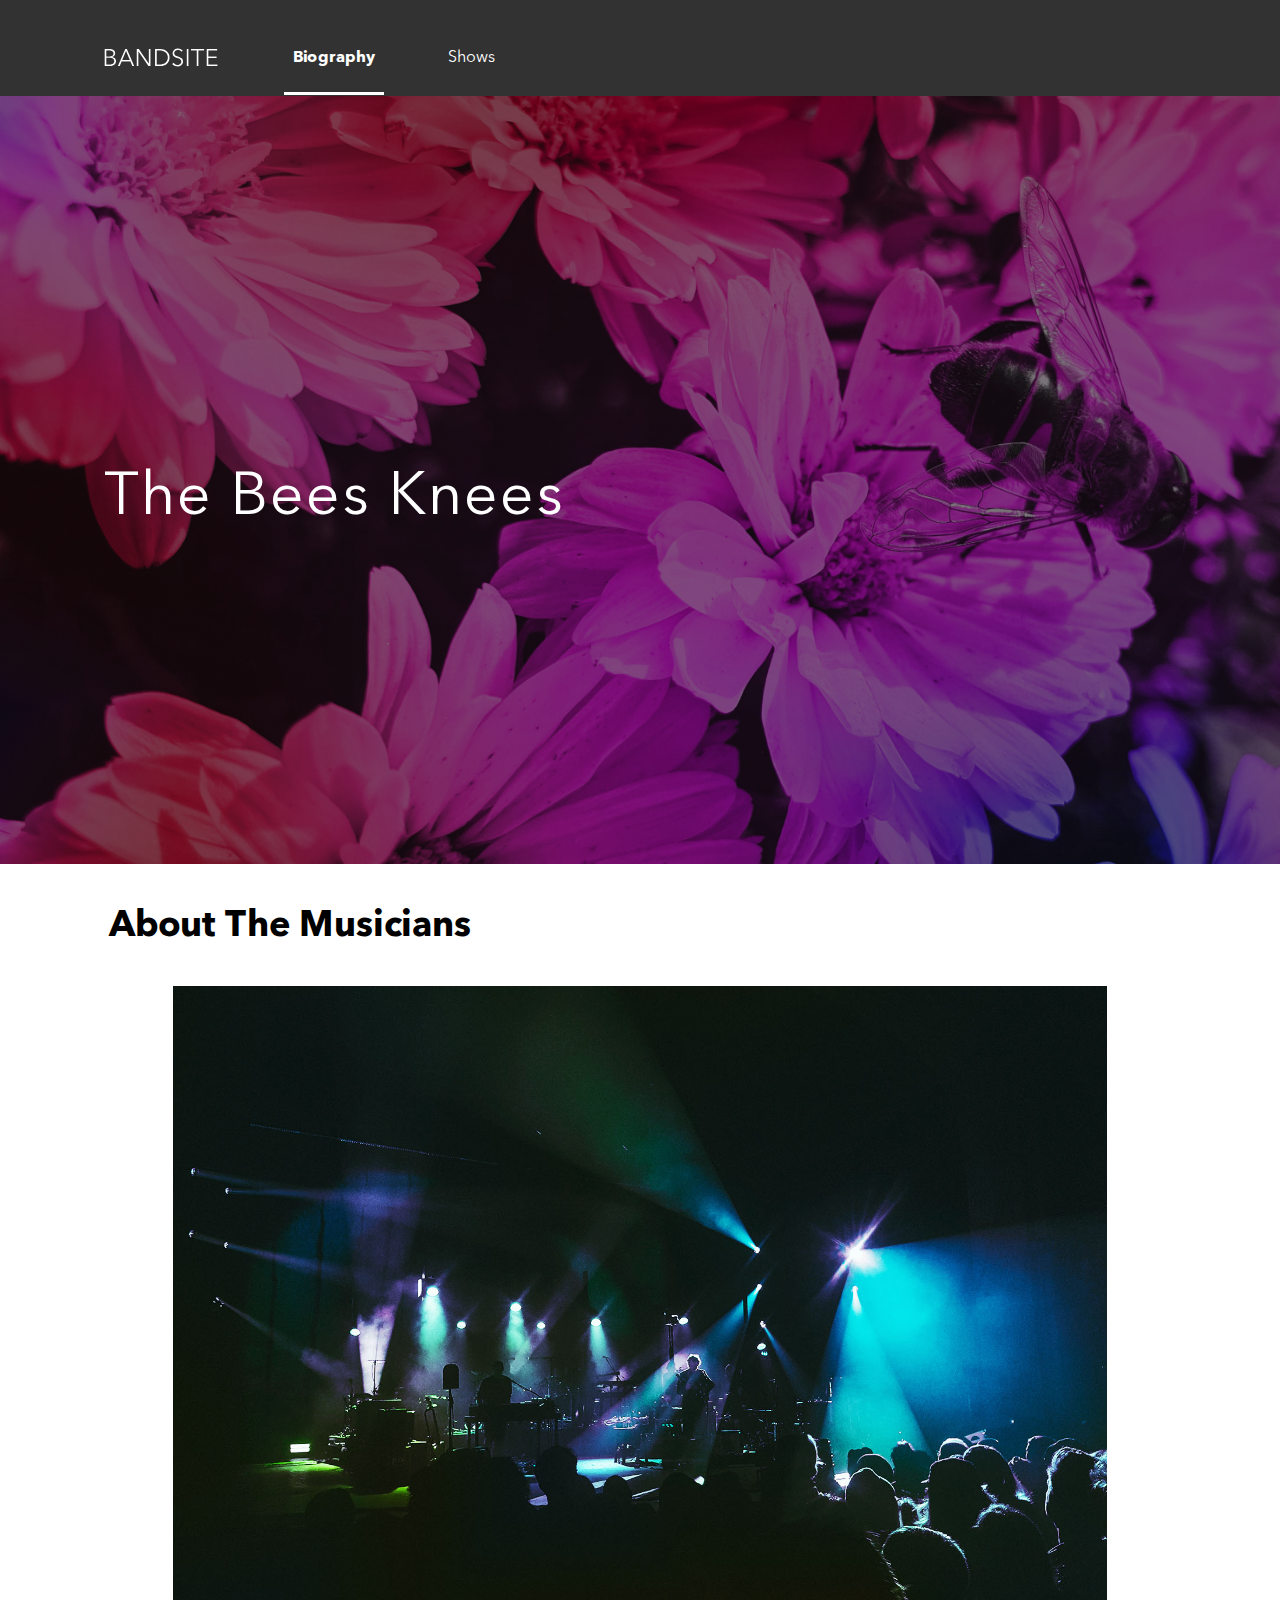
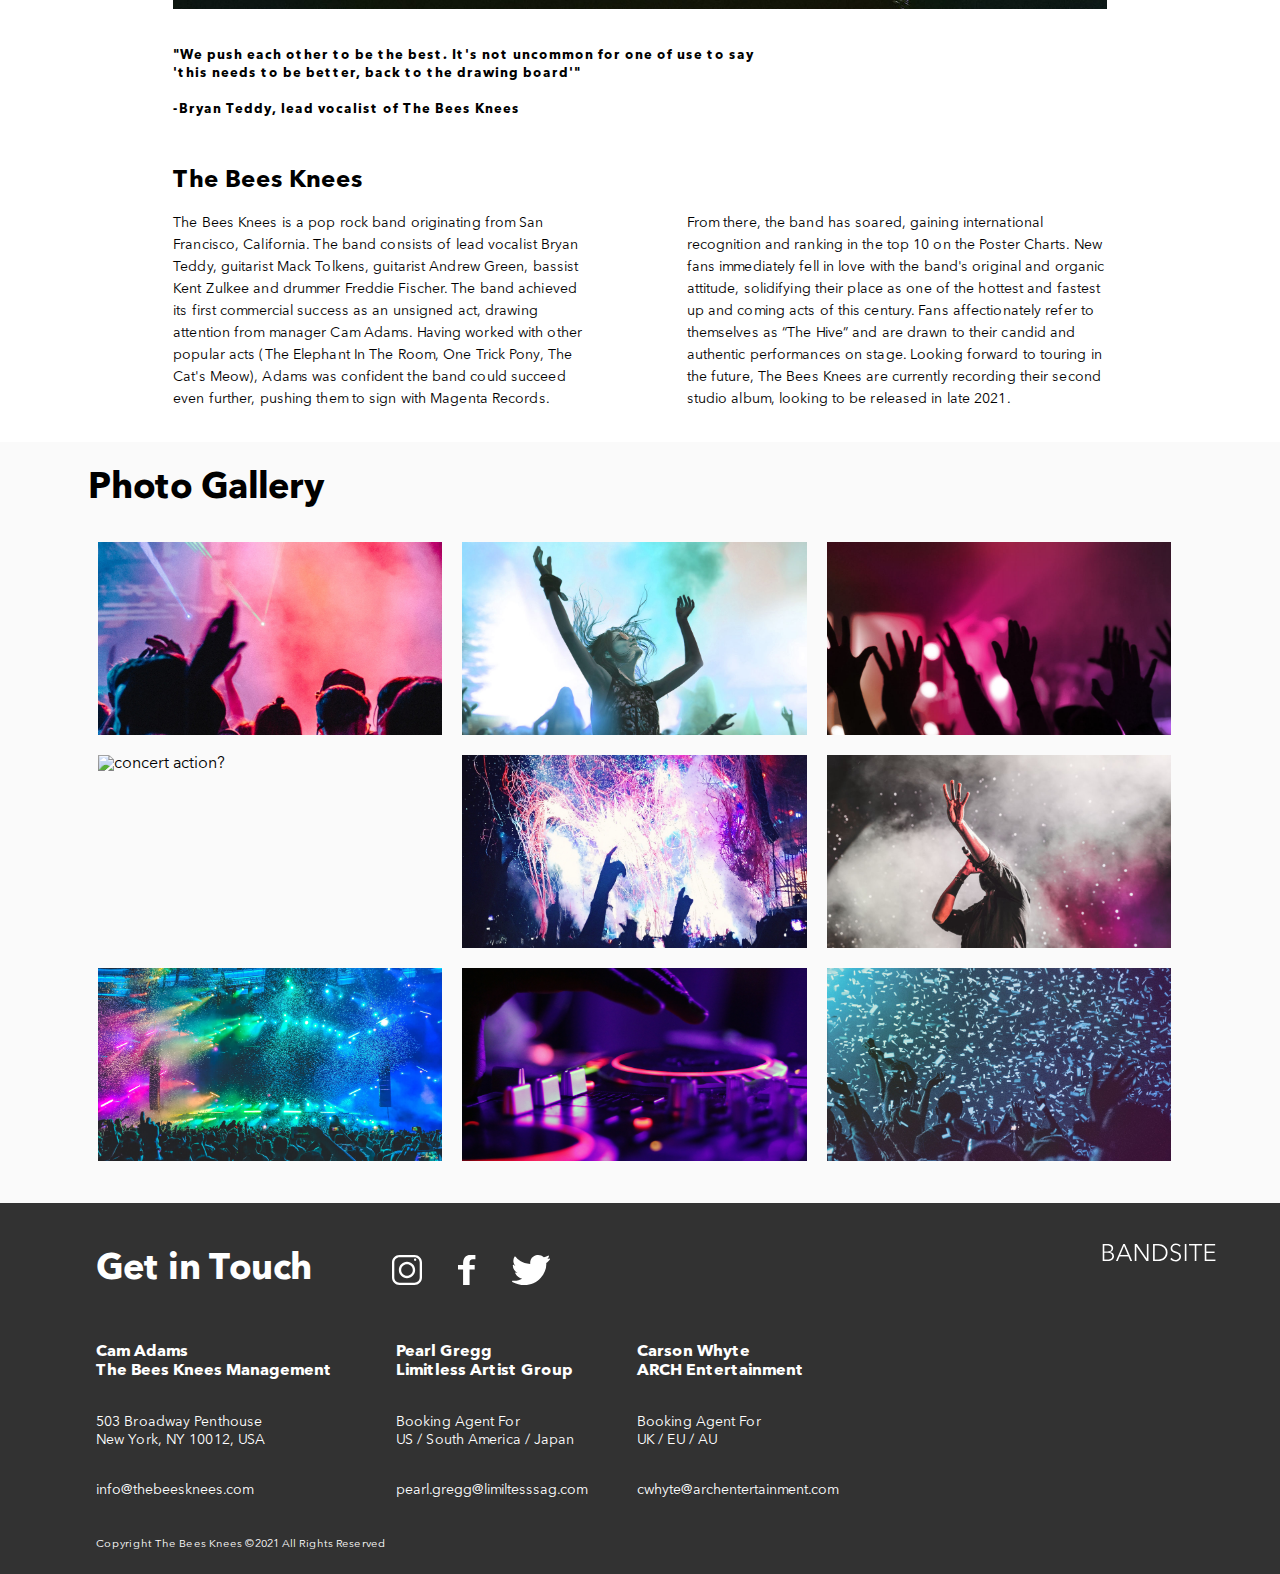
==== index.html @ d97e3ee4 "sprint-1" ====
<!DOCTYPE html>
<html lang="en">
  <head>
    <meta charset="UTF-8" />
    <meta http-equiv="X-UA-Compatible" content="IE=edge" />
    <meta name="viewport" content="width=device-width, initial-scale=1.0" />

    <link rel="stylesheet" href="./styles/bio.css" />
    <title>Band Site</title>
  </head>

  <body>
    <header>
      <nav class="nav">
        <a class="nav__header" href="./index.html">
          <img
            src="./assets/logos/Logo-bandsite.svg"
            alt="bandsite header logo"
        /></a>
        <ul class="nav__list">
          <li class="nav__item">
            <a class="nav__link nav__link--bio" href="./index.html"
              >Biography</a
            >
          </li>
          <li class="nav__item">
            <a class="nav__link nav__link--show" href="./pages/shows.html"
              >Shows</a
            >
          </li>
        </ul>
      </nav>
    </header>

    <main>
      <section class="hero">
        <h1 class="hero__header">The Bees Knees</h1>
      </section>

      <section class="about">
        <h2 class="about__header">About The Musicians</h2>
        <div class="about__container">
          <div class="about__img__container">
            <img
              class="about__img"
              src="./assets/images/band.jpg"
              alt="concert"
            />
          </div>
          <p class="about__quote">
            "We push each other to be the best. It's not uncommon for one of use
            to say 'this needs to be better, back to the drawing board'"<br /><br />-Bryan
            Teddy, lead vocalist of The Bees Knees
          </p>
          <h3 class="about__name">The Bees Knees</h3>
          <div class="about__container">
            <p class="about__article article__left">
              The Bees Knees is a pop rock band originating from San Francisco,
              California. The band consists of lead vocalist Bryan Teddy,
              guitarist Mack Tolkens, guitarist Andrew Green, bassist Kent
              Zulkee and drummer Freddie Fischer. The band achieved its first
              commercial success as an unsigned act, drawing attention from
              manager Cam Adams. Having worked with other popular acts (The
              Elephant In The Room, One Trick Pony, The Cat's Meow), Adams was
              confident the band could succeed even further, pushing them to
              sign with Magenta Records.
            </p>
            <p class="about__article article__right">
              From there, the band has soared, gaining international recognition
              and ranking in the top 10 on the Poster Charts. New fans
              immediately fell in love with the band's original and organic
              attitude, solidifying their place as one of the hottest and
              fastest up and coming acts of this century. Fans affectionately
              refer to themselves as “The Hive” and are drawn to their candid
              and authentic performances on stage. Looking forward to touring in
              the future, The Bees Knees are currently recording their second
              studio album, looking to be released in late 2021.
            </p>
          </div>
        </div>
      </section>

      <section class="gallery">
        <h2 class="gallery__header">Photo Gallery</h2>
        <div class="gallery__img__container">
          <img
            class="gallery__img"
            src="./assets/images/Photo-gallery-1.jpg"
            alt="concert action?"
          />
          <img
            class="gallery__img"
            src="./assets/images/Photo-gallery-2.jpg"
            alt="concert action?"
          />
          <img
            class="gallery__img"
            src="./assets/images/Photo-gallery-3.jpg"
            alt="concert action?"
          />
          <img
            class="gallery__img"
            src="./Assets/Images/Photo-gallery-4.jpg"
            alt="concert action?"
          />
          <img
            class="gallery__img"
            src="./assets/images/Photo-gallery-5.jpg"
            alt="concert action?"
          />
          <img
            class="gallery__img"
            src="./assets/images/Photo-gallery-6.jpg"
            alt="concert action?"
          />
          <img
            class="gallery__img"
            src="./assets/images/Photo-gallery-7.jpg"
            alt="concert action?"
          />
          <img
            class="gallery__img"
            src="./assets/images/Photo-gallery-8.jpg"
            alt="concert action?"
          />
          <img
            class="gallery__img"
            src="./assets/images/Photo-gallery-9.jpg"
            alt="concert action?"
          />
        </div>
      </section>

      <footer class="footer">
        <div class="footer__nav__container">
          <h2 class="footer__header">Get in Touch</h2>
          <nav class="footer__nav">
            <a class="footer__nav__link" href="https://www.instagram.com"
              ><img
                class="footer__icon"
                src="./assets/icons/SVG/Icon-instagram.svg"
                alt="this icon is a link to Instagram"
            /></a>
            <a class="footer__nav__link" href="https://www.facebook.com"
              ><img
                class="footer__icon"
                src="./assets/icons/SVG/Icon-facebook.svg"
                alt="this icon is a link to Facebook"
            /></a>
            <a class="footer__nav__link" href="https://www.twitter.com"
              ><img
                class="footer__icon"
                src="./assets/icons/SVG/Icon-twitter.svg"
                alt="this icon is a link to Twitter"
            /></a>
          </nav>
          <div class="footer__logo__container">
            <a class="footer__logo__top" href=""
              ><img
                src="./assets/logos/Logo-bandsite.svg"
                alt="this is a logo for the Bandsite"
            /></a>
          </div>
        </div>
        <section class="footer__section">
          <div class="footer__section__container">
            <h3>Cam Adams <br />The Bees Knees Management</h3>
            <p class="footer__section__para">
              503 Broadway Penthouse <br />
              New York, NY 10012, USA
            </p>
            <a class="footer__email" href="info@thebeesknees.com"
              >info@thebeesknees.com</a
            >
          </div>
          <div class="footer__section__container">
            <h3>Pearl Gregg <br />Limitless Artist Group</h3>
            <p class="footer__section__para">
              Booking Agent For <br />
              US / South America / Japan
            </p>
            <a class="footer__email" href="pearl.gregg@limiltesssag.com"
              >pearl.gregg@limiltesssag.com</a
            >
          </div>
          <div class="footer__section__container">
            <h3>Carson Whyte<br />ARCH Entertainment</h3>
            <p class="footer__section__para">
              Booking Agent For <br />
              UK / EU / AU
            </p>
            <a class="footer__email" href="cwhyte@archentertainment.com"
              >cwhyte@archentertainment.com</a
            >
          </div>
        </section>
        <section class="footer__copyright">
          <a class="footer__logo__bottom" href=""
            ><img
              src="./assets/logos/Logo-bandsite.svg"
              alt="this is a logo for the Bandsite"
          /></a>
          <p class="footer__copyright__p">
            Copyright The Bees Knees ©2021 All Rights Reserved
          </p>
        </section>
      </footer>
    </main>
  </body>
</html>
---- styles/bio.css ----
@font-face {
  font-family: "AvenirNext LT Pro";
  src: url("../assets/font/AvenirNextLTPro-Demi.woff2") format("woff2"), url("../assets/font/AvenirNextLTPro-Demi.woff") format("woff"), url("../assets/font/AvenirNextLTPro-Demi.ttf") format("truetype");
  font-weight: bold;
  font-style: normal;
  font-display: swap;
}
@font-face {
  font-family: "AvenirNext LT Pro";
  src: url("../assets/font/AvenirNextLTPro-Bold.woff2") format("woff2"), url("../assets/font/AvenirNextLTPro-Bold.woff") format("woff"), url("../assets/font/AvenirNextLTPro-Bold.ttf") format("truetype");
  font-weight: bold;
  font-style: normal;
  font-display: swap;
}
@font-face {
  font-family: "AvenirNext LT Pro";
  src: url("../assets/font/AvenirNextLTPro-Regular.woff2") format("woff2"), url("../assets/font/AvenirNextLTPro-Regular.woff") format("woff"), url("../assets/font/AvenirNextLTPro-Regular.ttf") format("truetype");
  font-weight: normal;
  font-style: normal;
  font-display: swap;
}
* {
  box-sizing: border-box;
  margin: 0;
  padding: 0;
  font-size: 16px;
  font-family: "AvenirNext LT Pro";
}

h2 {
  padding: 1.25rem 0rem;
  font-size: 1.5rem;
  line-height: 1.375rem;
  font-weight: 600;
}
@media (min-width: 768px) {
  h2 {
    font-size: 2.25rem;
    padding-top: 1.25rem;
    padding-bottom: 2rem;
  }
}
@media (min-width: 1200px) {
  h2 {
    padding-top: 2.25rem;
  }
}
@media (min-width: 768px) {
  h2.about__header {
    margin-left: -4rem;
    margin-bottom: 1rem;
  }
}
@media (min-width: 1200px) {
  h2.about__header {
    margin-left: -4rem;
    margin-top: 1rem;
    margin-bottom: 1rem;
  }
}

.nav {
  background-color: #323232;
  display: flex;
  flex-direction: column;
  color: #ffffff;
  align-items: center;
  width: 100%;
  height: 6rem;
}
@media (min-width: 768px) {
  .nav {
    flex-direction: row;
  }
}
.nav__header {
  display: flex;
  max-width: 120px;
  margin: 0 auto;
  padding-top: 1.125rem;
}
@media (min-width: 768px) {
  .nav__header {
    padding-left: 2.5rem;
    margin-right: 6.25rem;
  }
}
@media (min-width: 1200px) {
  .nav__header {
    margin-left: 4rem;
  }
}
.nav__list {
  display: flex;
  width: 100%;
  text-align: center;
  padding: 0;
}
.nav__item {
  width: 50%;
}
.nav__link {
  font-size: 1rem;
  display: flex;
  justify-content: center;
  align-items: center;
  padding: 0.625rem 2.5rem;
}

.nav__link--bio {
  padding-bottom: 0.375rem;
  border-bottom: 3px solid #ffffff;
  font-weight: 600;
}
@media (min-width: 768px) {
  .nav__link--bio {
    padding-bottom: 1.5rem;
    margin-bottom: -1.5rem;
  }
}

@media (min-width: 768px) {
  .nav__link--show {
    margin: 0rem 3rem;
  }
}

.nav__list li {
  list-style-type: none;
  color: inherit;
  width: 50%;
  padding-top: 1.25rem;
}
@media (min-width: 768px) {
  .nav__list li {
    width: 10%;
  }
}

li a {
  text-decoration: none;
  color: #ffffff;
}

.hero {
  background: linear-gradient(rgba(0, 0, 0, 0.5), rgba(0, 0, 0, 0.5)), url("../assets/images/hero-bio.jpg");
  width: 100%;
  background-size: cover;
  background-position: cover;
  height: 60vw;
  position: relative;
}
.hero__header {
  display: flex;
  color: #ffffff;
  position: absolute;
  top: 48%;
  padding-left: 1.25rem;
  font-size: 1.5rem;
  font-weight: normal;
  line-height: 4.25rem;
  letter-spacing: 0.125rem;
}
@media (min-width: 550px) {
  .hero__header {
    font-size: 2.25rem;
  }
}
@media (min-width: 768px) {
  .hero__header {
    font-size: 3.75rem;
    padding-left: 2.5rem;
    margin-left: 1rem;
  }
}
@media (min-width: 1200px) {
  .hero__header {
    margin-left: 4rem;
  }
}

p {
  font-size: 0.875rem;
  line-height: 1.125rem;
  letter-spacing: 0.1px;
}

.about,
.gallery {
  padding: 0rem 1rem 0rem 1rem;
}
@media (min-width: 768px) {
  .about,
.gallery {
    padding: 3rem 2rem 3rem 2rem;
  }
}
@media (min-width: 1200px) {
  .about,
.gallery {
    padding: 0rem 1rem 0rem 1rem;
  }
}

@media (min-width: 768px) {
  .about {
    margin: 0rem 4rem;
  }
}
@media (min-width: 1200px) {
  .about {
    padding-left: 6.825rem;
    padding-right: 6.825rem;
  }
}
@media (min-width: 768px) {
  .about__container {
    padding: 1rem 3rem 2rem 3rem;
  }
}
@media (min-width: 1200px) {
  .about__container {
    padding: 1rem 4rem 2rem 4rem;
  }
}
.about__img {
  width: 100%;
  background-size: cover;
  background-position: center;
}
@media (min-width: 768px) {
  .about__container {
    display: flex;
    flex-direction: row;
    flex-wrap: wrap;
    justify-content: space-between;
    padding: 0rem;
  }
}
.about__quote {
  padding: 1rem 0rem;
  font-weight: 600;
  letter-spacing: 1px;
  font-size: 0.8125rem;
  line-height: 1.125rem;
}
@media (min-width: 768px) {
  .about__quote {
    padding-bottom: 2rem;
  }
}
@media (min-width: 1200px) {
  .about__quote {
    margin-top: 1rem;
    margin-right: 22rem;
  }
}
.about__name {
  font-weight: 700;
}
@media (min-width: 550px) {
  .about__name {
    padding-top: 1rem;
  }
}
@media (min-width: 768px) {
  .about__name {
    font-size: 1.5rem;
  }
}
@media (min-width: 1200px) {
  .about__name {
    margin-top: 0rem;
  }
}
.about__article {
  padding: 1rem 0rem;
}
@media (min-width: 1200px) {
  .about__article {
    display: flex;
    width: 45%;
    justify-content: space-between;
    flex-direction: row;
    flex-wrap: wrap;
  }
}

@media (min-width: 768px) {
  .article-left {
    padding-left: 1rem;
  }
}

@media (min-width: 768px) {
  .article-right {
    padding-right: 1rem;
  }
}

@media (min-width: 768px) {
  .article__left,
.article__right {
    width: 45%;
    font-size: 0.875rem;
    line-height: 1.375rem;
  }
}

.gallery {
  background-color: #fafafa;
}
@media (min-width: 768px) {
  .gallery {
    padding-bottom: 2rem;
    padding-right: 2rem;
  }
}
@media (min-width: 1200px) {
  .gallery {
    padding-left: 5.5rem;
    padding-right: 5.5rem;
    margin-top: 1rem;
  }
}
@media (min-width: 768px) {
  .gallery__img__container {
    display: flex;
    flex-wrap: wrap;
  }
}
.gallery__img {
  width: 100%;
  background-size: cover;
  background-position: cover;
  padding-bottom: 1rem;
}
@media (min-width: 768px) {
  .gallery__img {
    width: 33%;
    padding: 0.625rem;
  }
}

.footer {
  background-color: #323232;
  color: #ffffff;
  display: flex;
  justify-content: flex-start;
  flex-direction: column;
  font-size: 0.8125rem;
  padding-top: 1.25rem;
}
@media (min-width: 768px) {
  .footer {
    padding-left: 1.5rem;
    padding-right: 1.5rem;
  }
}
@media (min-width: 768px) {
  .footer {
    padding-left: 3rem;
  }
}
@media (min-width: 1200px) {
  .footer {
    padding-left: 6rem;
  }
}
.footer h3 {
  padding-top: 1.25rem;
  padding-right: 6rem;
}
@media (min-width: 768px) {
  .footer h3 {
    margin-right: 1.5rem;
    padding-right: 0rem;
    padding-bottom: 1rem;
  }
}
@media (min-width: 1200px) {
  .footer h3 {
    padding-right: 2.5rem;
  }
}
.footer a {
  font-size: 0.875rem;
}
@media (min-width: 768px) {
  .footer a {
    padding-right: 1rem;
  }
}
.footer__header {
  padding-left: 1.25rem;
  padding-bottom: 0rem;
}
@media (min-width: 768px) {
  .footer__header {
    padding-left: 0rem;
  }
}
.footer__nav {
  padding: 1rem 1.25rem;
}
@media (min-width: 768px) {
  .footer__nav {
    padding-left: 1.5rem;
  }
}
@media (min-width: 1200px) {
  .footer__nav {
    padding-left: 4rem;
  }
}
@media (min-width: 768px) {
  .footer__nav__container {
    display: flex;
  }
}
.footer__logo__container {
  position: absolute;
  right: 0;
}
.footer__logo__top {
  display: none;
}
@media (min-width: 768px) {
  .footer__logo__top {
    display: block;
    padding-top: 1.25rem;
    margin-right: 3rem;
  }
}
@media (min-width: 1200px) {
  .footer__logo__top {
    padding-right: 3.5rem;
  }
}
.footer__nav__link {
  padding-right: 1.25rem;
}
.footer__icon {
  height: 1.875rem;
}
@media (min-width: 768px) {
  .footer__icon {
    padding-left: 1.25rem;
  }
}
@media (min-width: 1200px) {
  .footer__icon {
    padding-left: 1rem;
    margin-top: 1rem;
  }
}
.footer__section {
  display: flex;
  flex-direction: row;
  flex-wrap: wrap;
  justify-content: space-between;
  padding: 1rem 1.25rem;
}
@media (min-width: 467px) {
  .footer__section {
    flex-direction: column;
  }
}
@media (min-width: 768px) {
  .footer__section {
    flex-direction: row;
    padding-left: 0rem;
    padding-right: 0rem;
  }
}
@media (min-width: 1200px) {
  .footer__section {
    justify-content: flex-start;
    margin-right: 0rem;
  }
}
.footer__section__para {
  padding: 1rem 0rem;
}
@media (min-width: 768px) {
  .footer__section__para {
    padding-bottom: 2rem;
    padding-right: 1rem;
  }
}
.footer__email {
  color: #ffffff;
  text-decoration: none;
}
.footer__copyright {
  padding-left: 1.25rem;
  padding-bottom: 1.25rem;
}
@media (min-width: 768px) {
  .footer__logo__bottom {
    display: none;
  }
}
.footer__copyright__p {
  font-size: 0.6875rem;
  padding-top: 1.25rem;
}
@media (min-width: 768px) {
  .footer__copyright__p {
    margin-left: -1.25rem;
  }
}/*# sourceMappingURL=bio.css.map */
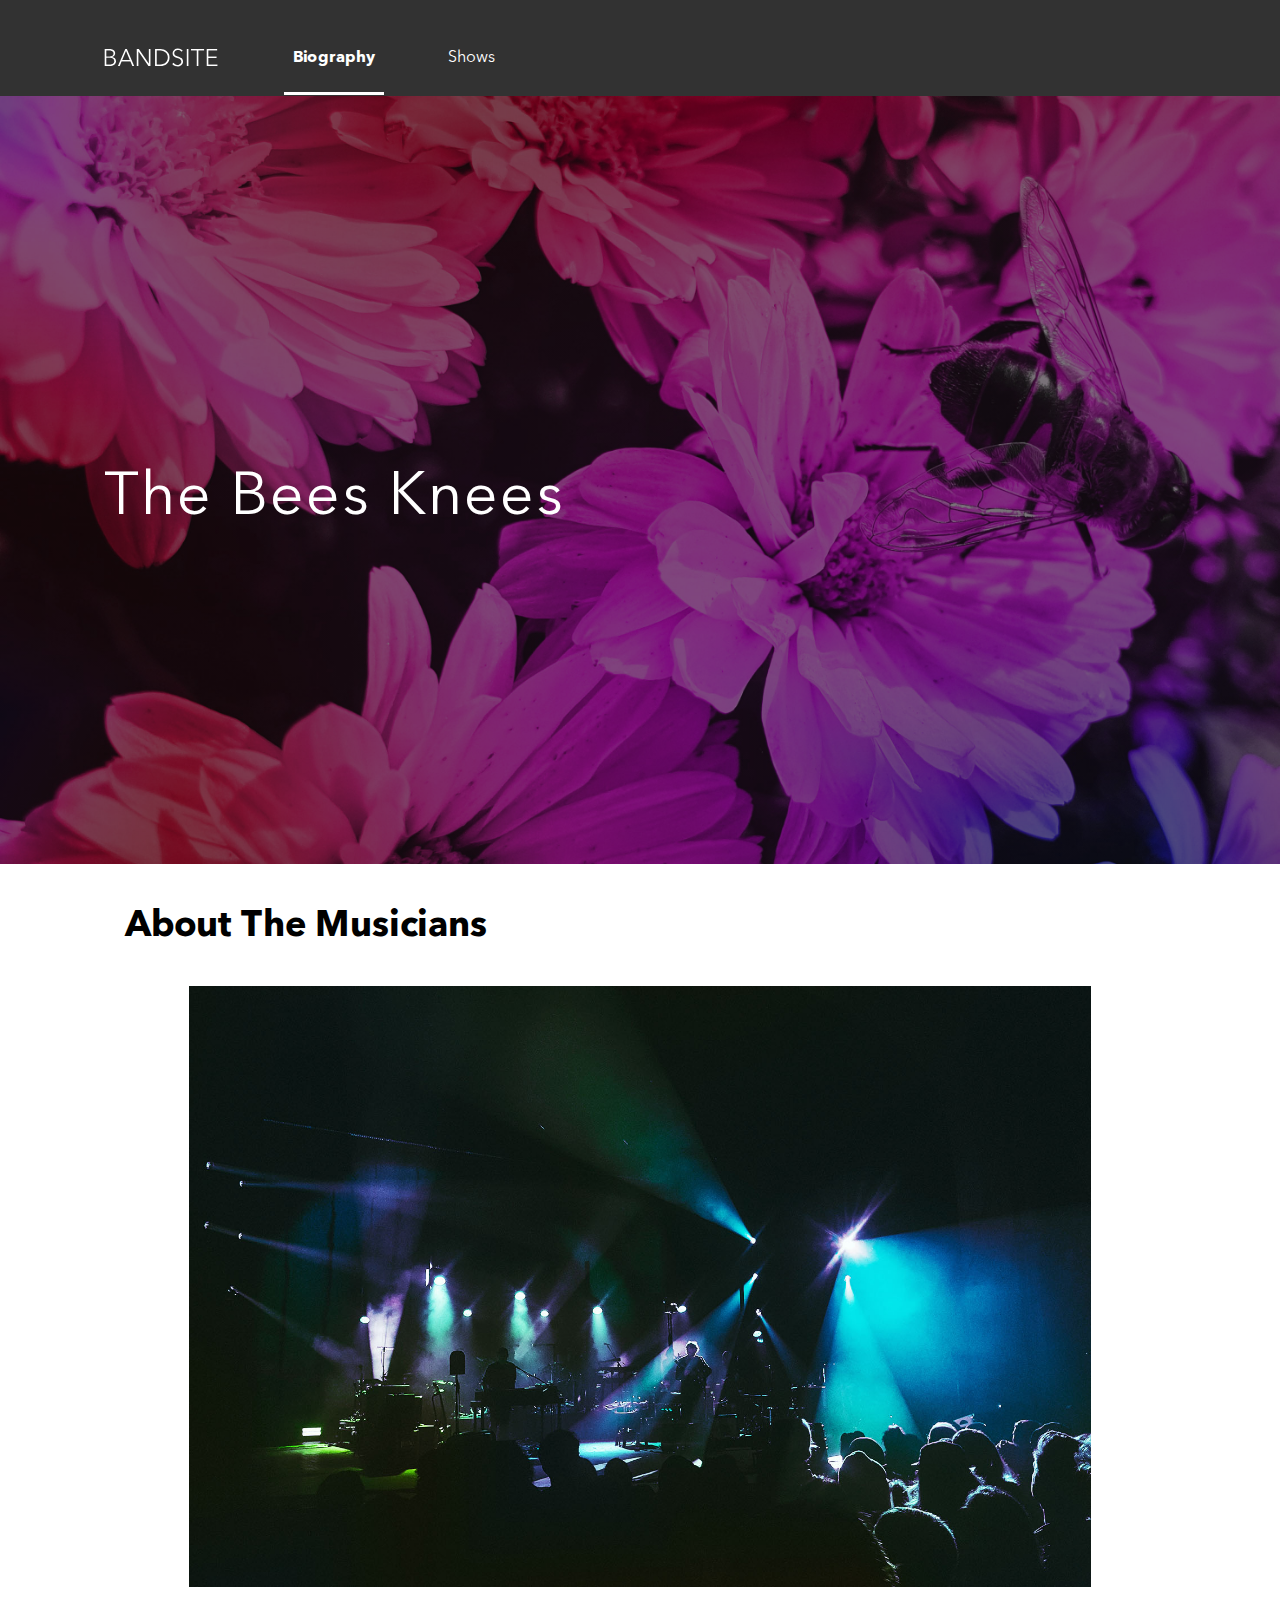
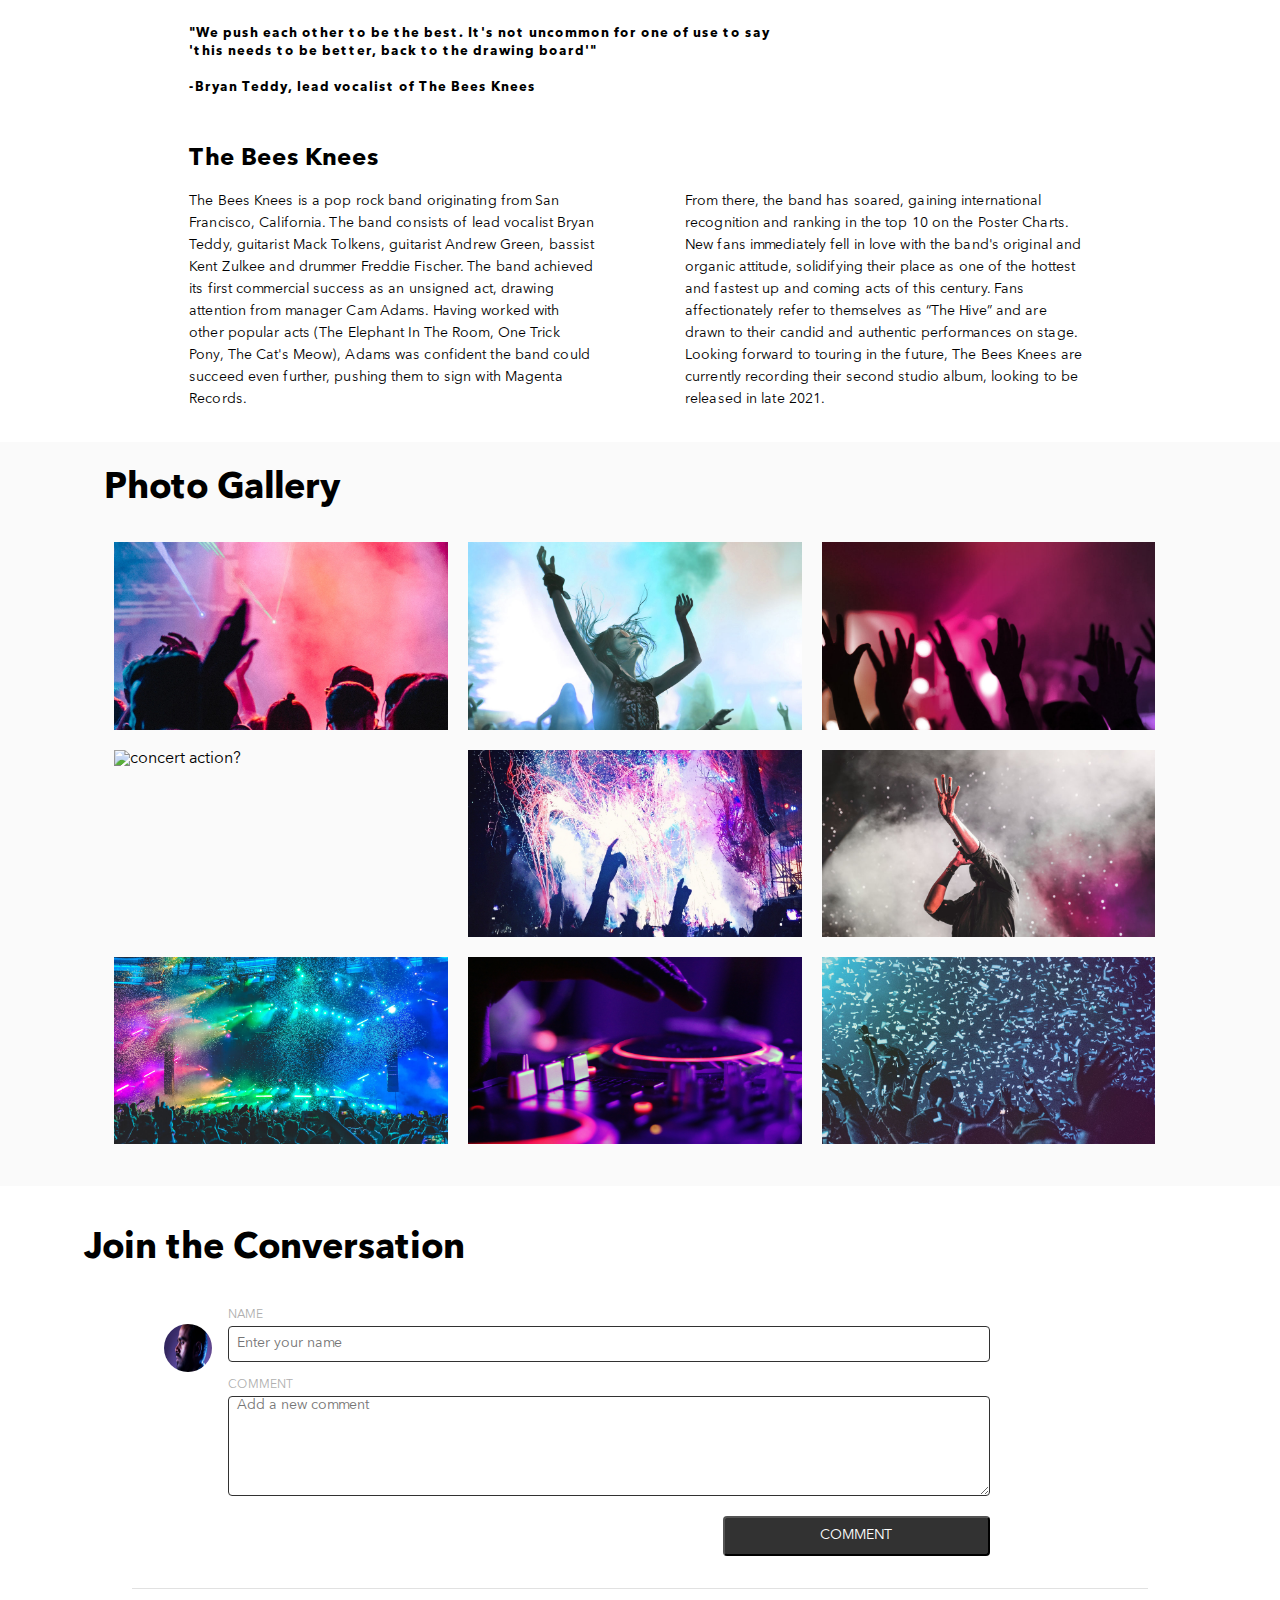
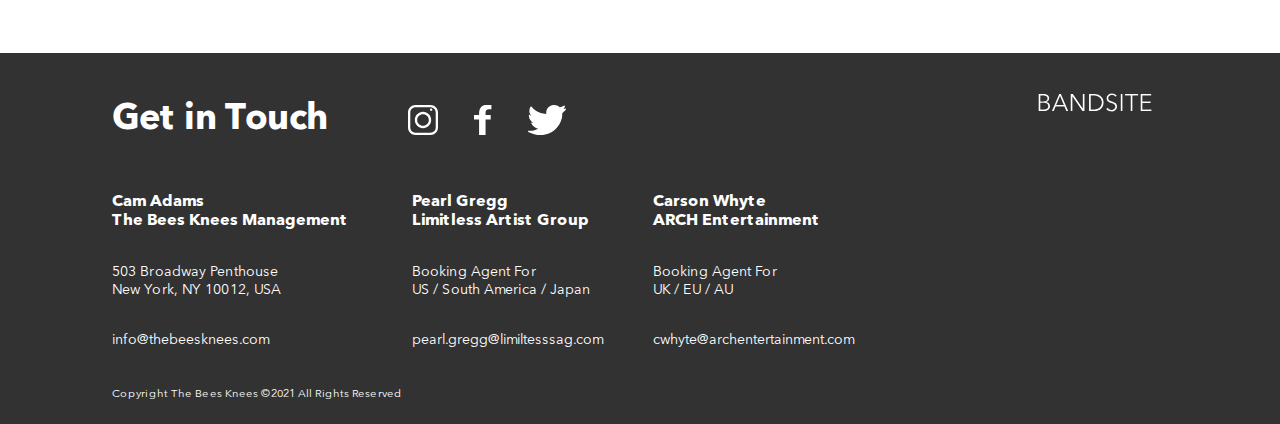
==== commit b8ff01d4: "sprint-2" ====
--- a/index.html
+++ b/index.html
@@ -130,6 +130,39 @@
           />
         </div>
       </section>
+      <section class="comment">
+        <h2 class="comment__header">Join the Conversation</h2>
+        <div class="comment__container form__container">
+          <img
+            class="comment__img"
+            src="./assets/images/Mohan-muruge.jpg"
+            alt="this is a picture of Mohan Muruge"
+          />
+          <form class="comment__form" id="form">
+            <label class="comment__form__header"
+              >NAME
+              <input
+                class="comment__input"
+                type="text"
+                name="name"
+                placeholder="  Enter your name"
+              />
+            </label>
+            <label class="comment__form__header">
+              COMMENT
+              <textarea
+                class="comment__textarea"
+                type="text"
+                name="comment__textarea"
+                placeholder="  Add a new comment"
+              ></textarea>
+            </label>
+            <button class="comment__button" type="submit">COMMENT</button>
+          </form>
+        </div>
+
+        <section class="comment__section"></section>
+      </section>
 
       <footer class="footer">
         <div class="footer__nav__container">
--- a/styles/bio.css
+++ b/styles/bio.css
@@ -211,16 +211,12 @@
   .about {
     padding-left: 6.825rem;
     padding-right: 6.825rem;
+    margin: 0rem 5rem;
   }
 }
 @media (min-width: 768px) {
   .about__container {
     padding: 1rem 3rem 2rem 3rem;
-  }
-}
-@media (min-width: 1200px) {
-  .about__container {
-    padding: 1rem 4rem 2rem 4rem;
   }
 }
 .about__img {
@@ -252,7 +248,7 @@
 @media (min-width: 1200px) {
   .about__quote {
     margin-top: 1rem;
-    margin-right: 22rem;
+    margin-right: 18rem;
   }
 }
 .about__name {
@@ -318,8 +314,8 @@
 }
 @media (min-width: 1200px) {
   .gallery {
-    padding-left: 5.5rem;
-    padding-right: 5.5rem;
+    padding-left: 6.5rem;
+    padding-right: 6.5rem;
     margin-top: 1rem;
   }
 }
@@ -340,6 +336,149 @@
     width: 33%;
     padding: 0.625rem;
   }
+}
+
+.comment {
+  padding: 0.75rem;
+}
+@media (min-width: 1200px) {
+  .comment {
+    padding: 0rem 5.25rem;
+  }
+}
+
+.comment__header {
+  padding-left: 0.25rem;
+  padding-bottom: 0.125rem;
+}
+@media (min-width: 550px) {
+  .comment__header {
+    padding-bottom: 1rem;
+  }
+}
+@media (min-width: 768px) {
+  .comment__header {
+    padding-left: 1rem;
+  }
+}
+@media (min-width: 1200px) {
+  .comment__header {
+    padding-left: 0rem;
+  }
+}
+
+.comment__form {
+  display: flex;
+  flex-direction: column;
+  justify-content: flex-start;
+  width: 80%;
+}
+
+.comment__form__header {
+  color: #afafaf;
+  font-size: 0.75rem;
+}
+
+.comment__img {
+  align-self: flex-start;
+  width: 2.5rem;
+  height: 2.5rem;
+  border-radius: 50%;
+  margin-right: 1rem;
+  margin-top: 1rem;
+}
+@media (min-width: 768px) {
+  .comment__img {
+    width: 3rem;
+    height: 3rem;
+  }
+}
+
+@media (min-width: 768px) {
+  .comment__section {
+    padding: 2rem 2rem;
+    margin: 0rem 3rem;
+  }
+}
+@media (min-width: 1200px) {
+  .comment__section {
+    padding-right: 8.5rem;
+  }
+}
+
+.comment__input {
+  width: 100%;
+  height: 2.25rem;
+  border-radius: 0.25rem;
+  border: 1px solid #323232;
+  color: #323232;
+  margin-bottom: 1rem;
+  margin-top: 0.25rem;
+  font-family: "AvenirNext LT Pro";
+  font-size: 0.875rem;
+}
+
+.comment__textarea {
+  width: 100%;
+  height: 100px;
+  border: 1px solid #323232;
+  border-radius: 4px;
+  font-family: "AvenirNext LT Pro";
+  margin-top: 4px;
+  margin-bottom: 16px;
+  color: #323232;
+  font-size: 0.875rem;
+}
+
+.comment__button {
+  color: #ffffff;
+  background-color: #323232;
+  border-radius: 4px;
+  width: 100%;
+  height: 2.5rem;
+  font-size: 0.875rem;
+}
+@media (min-width: 768px) {
+  .comment__button {
+    width: 35%;
+    align-self: flex-end;
+  }
+}
+
+.comment__button:hover {
+  background-color: #000000;
+  color: #ffffff;
+}
+
+.comment {
+  padding-top: 1rem;
+}
+.comment__container {
+  display: flex;
+  padding-bottom: 1rem;
+  padding-top: 1rem;
+  border-bottom: 1px solid #e1e1e1;
+}
+@media (min-width: 467px) {
+  .comment__container {
+    padding: 0.5rem;
+  }
+}
+@media (min-width: 550px) {
+  .comment .form__container {
+    padding-bottom: 2rem;
+  }
+}
+@media (min-width: 768px) {
+  .comment .form__container {
+    padding: 2rem 2rem;
+    margin: 0rem 3rem;
+  }
+}
+.comment .comment__profile__header {
+  display: flex;
+  justify-content: space-between;
+  padding-bottom: 1rem;
 }
 
 .footer {
@@ -364,7 +503,7 @@
 }
 @media (min-width: 1200px) {
   .footer {
-    padding-left: 6rem;
+    padding-left: 7rem;
   }
 }
 .footer h3 {
@@ -422,6 +561,11 @@
   position: absolute;
   right: 0;
 }
+@media (min-width: 1200px) {
+  .footer__logo__container {
+    margin: auto;
+  }
+}
 .footer__logo__top {
   display: none;
 }
@@ -429,12 +573,7 @@
   .footer__logo__top {
     display: block;
     padding-top: 1.25rem;
-    margin-right: 3rem;
-  }
-}
-@media (min-width: 1200px) {
-  .footer__logo__top {
-    padding-right: 3.5rem;
+    margin-right: 7rem;
   }
 }
 .footer__nav__link {
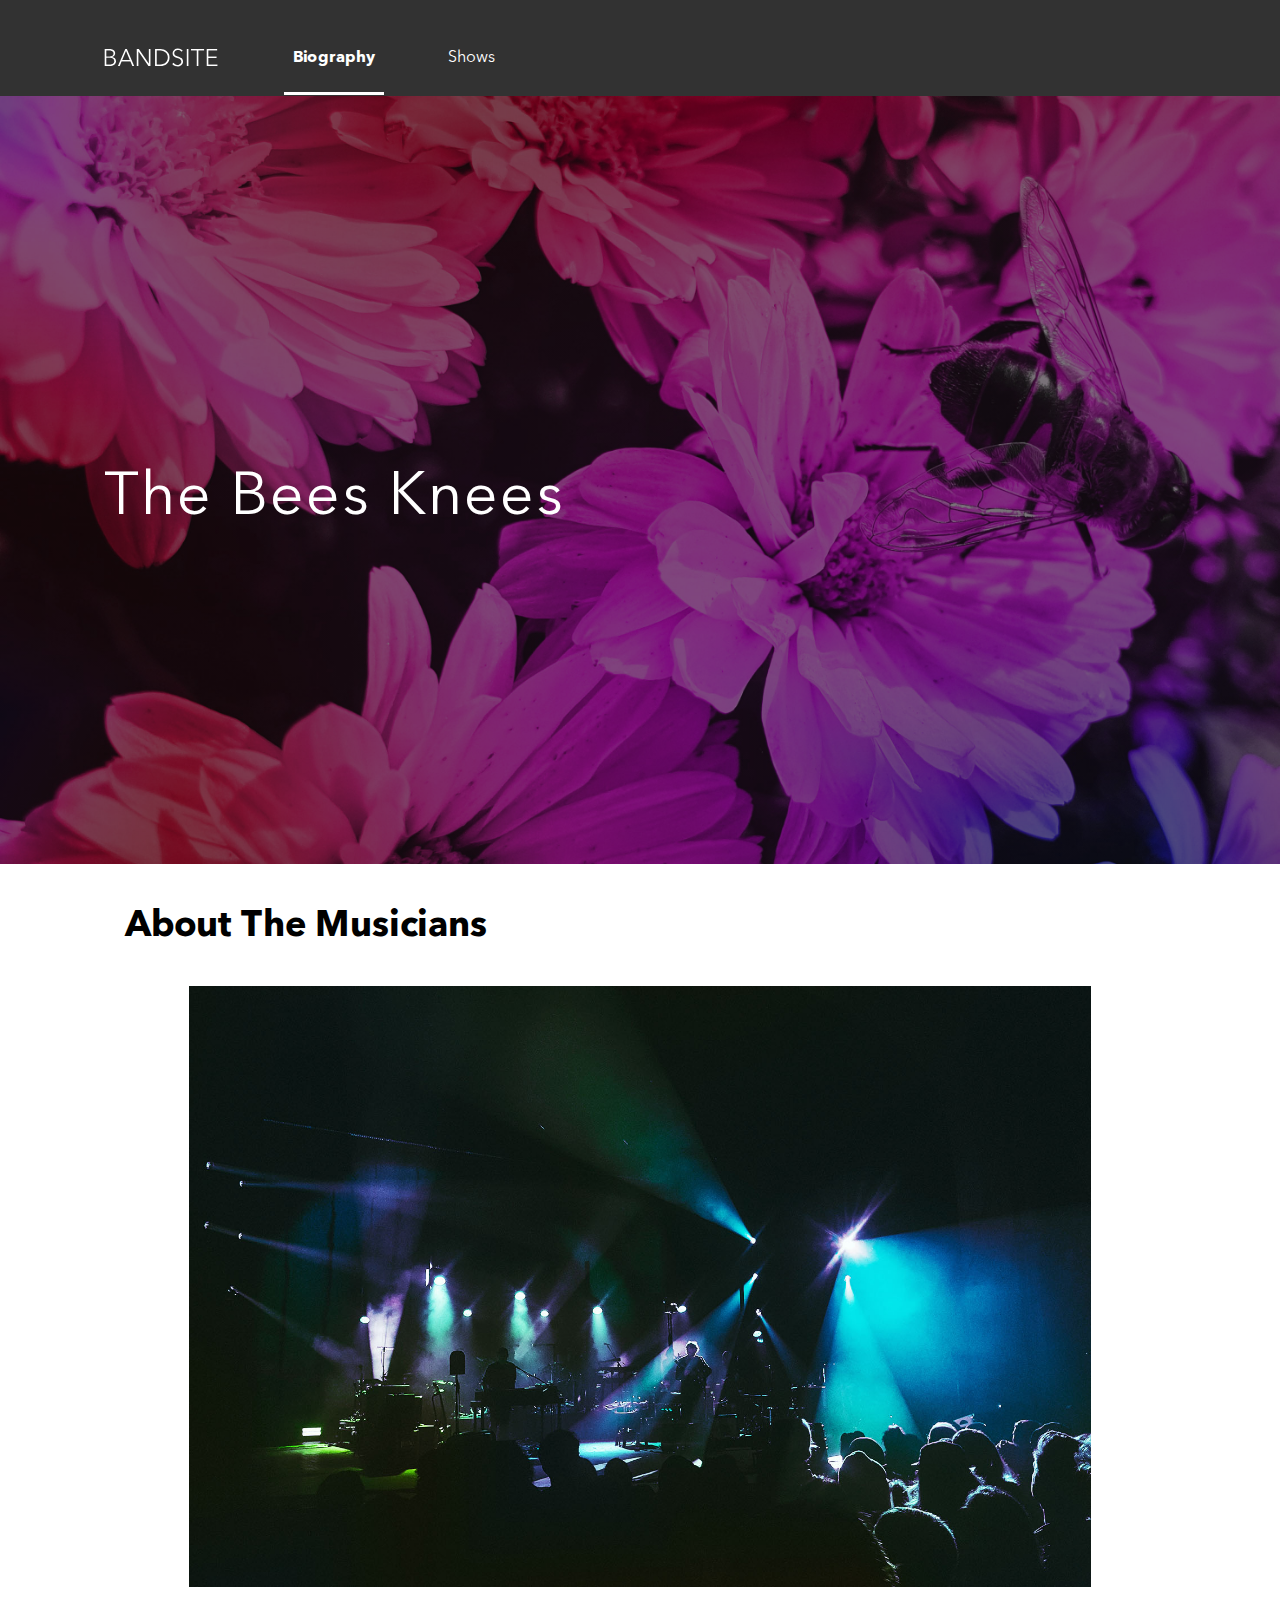
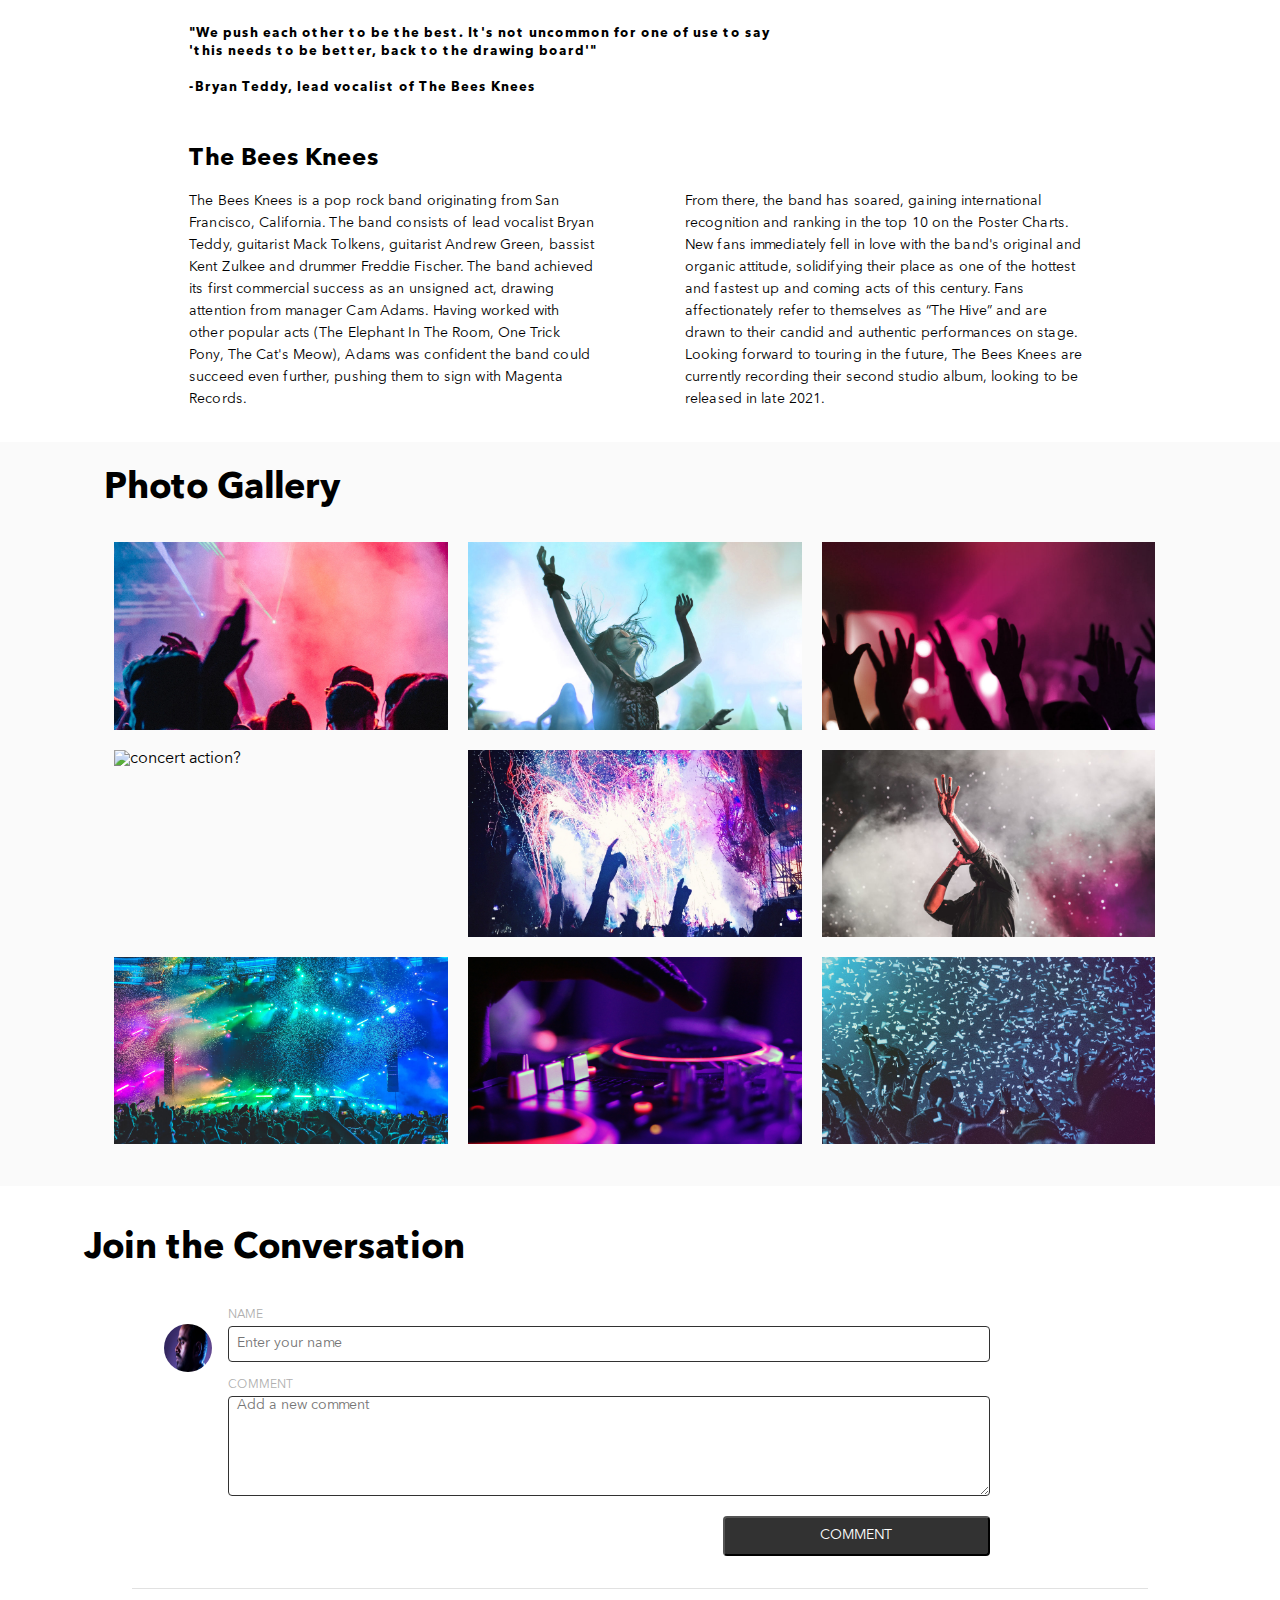
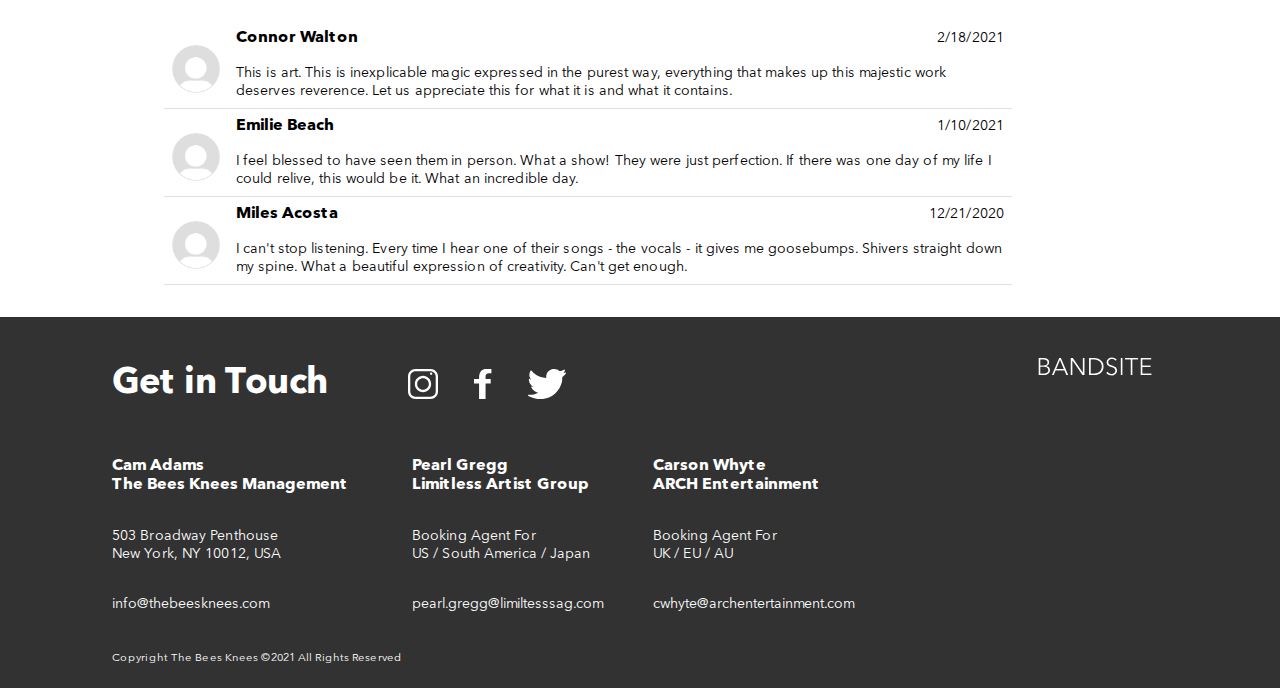
==== commit d9d2f9a3: "sprint-2" ====
--- a/index.html
+++ b/index.html
@@ -6,6 +6,7 @@
     <meta name="viewport" content="width=device-width, initial-scale=1.0" />
 
     <link rel="stylesheet" href="./styles/bio.css" />
+    <!-- <script src="./scripts/index-page.js" defer></script> -->
     <title>Band Site</title>
   </head>
 
@@ -142,19 +143,23 @@
             <label class="comment__form__header"
               >NAME
               <input
+                id="name"
                 class="comment__input"
                 type="text"
                 name="name"
                 placeholder="  Enter your name"
+                required
               />
             </label>
             <label class="comment__form__header">
               COMMENT
               <textarea
+                id="comment"
                 class="comment__textarea"
                 type="text"
                 name="comment__textarea"
                 placeholder="  Add a new comment"
+                required
               ></textarea>
             </label>
             <button class="comment__button" type="submit">COMMENT</button>
@@ -239,5 +244,6 @@
         </section>
       </footer>
     </main>
+    <script src="./scripts/index-page.js"></script>
   </body>
 </html>
--- a/styles/bio.css
+++ b/styles/bio.css
@@ -31,7 +31,7 @@
   padding: 1.25rem 0rem;
   font-size: 1.5rem;
   line-height: 1.375rem;
-  font-weight: 600;
+  font-weight: 700;
 }
 @media (min-width: 768px) {
   h2 {
@@ -110,7 +110,7 @@
 .nav__link--bio {
   padding-bottom: 0.375rem;
   border-bottom: 3px solid #ffffff;
-  font-weight: 600;
+  font-weight: 700;
 }
 @media (min-width: 768px) {
   .nav__link--bio {
@@ -157,7 +157,7 @@
   top: 48%;
   padding-left: 1.25rem;
   font-size: 1.5rem;
-  font-weight: normal;
+  font-weight: 500;
   line-height: 4.25rem;
   letter-spacing: 0.125rem;
 }
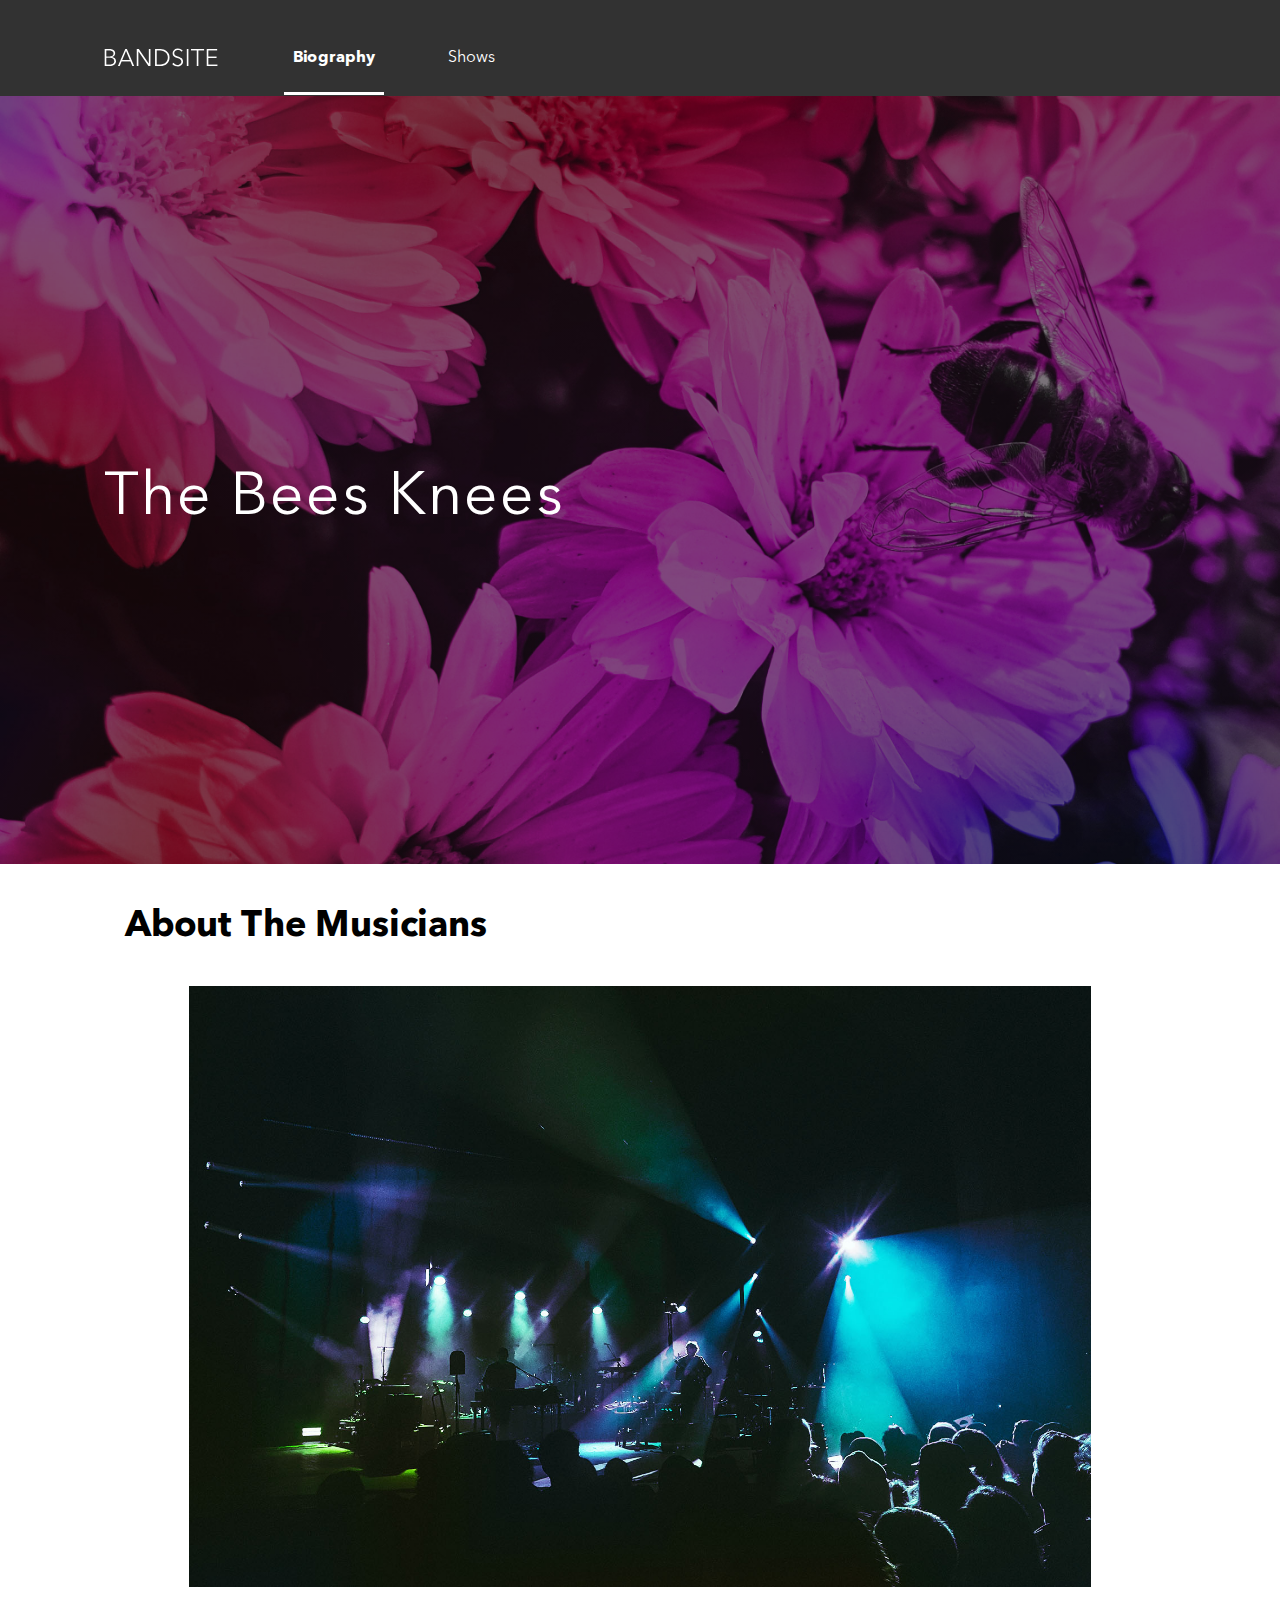
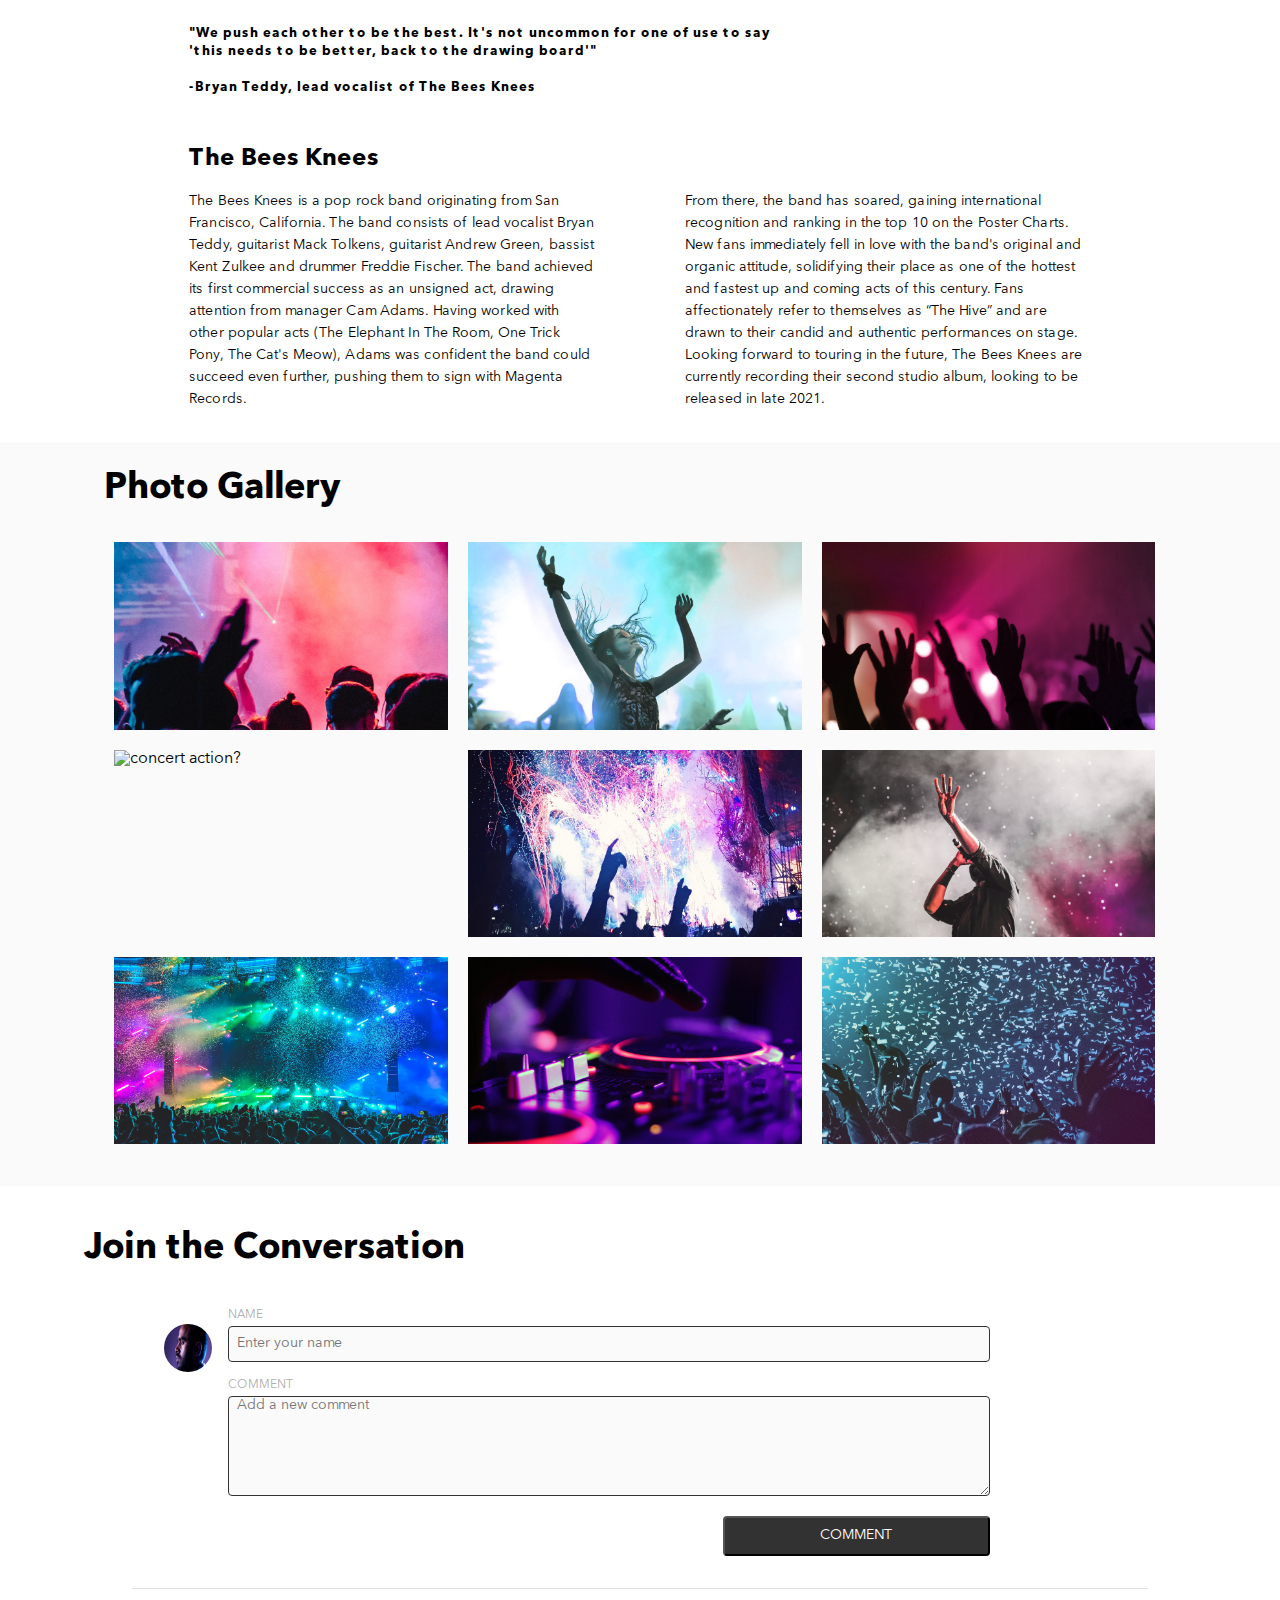
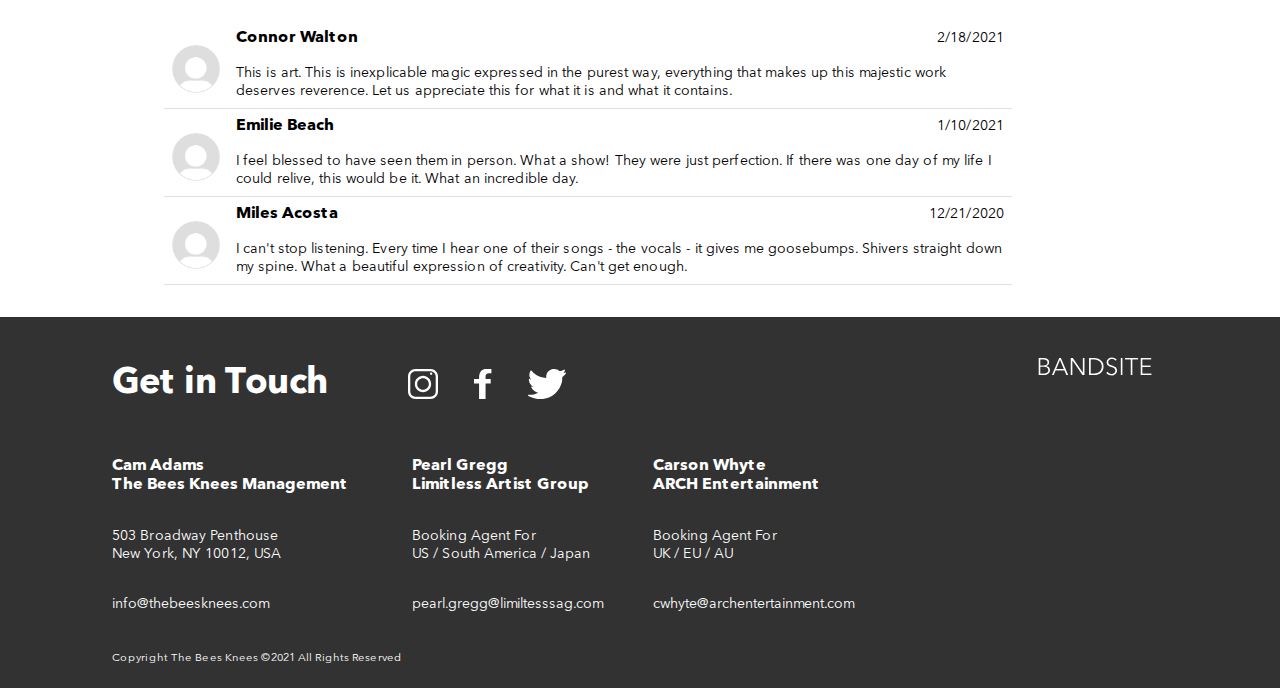
==== commit 7b3d0494: "sprint-2" ====
--- a/index.html
+++ b/index.html
@@ -144,7 +144,7 @@
               >NAME
               <input
                 id="name"
-                class="comment__input"
+                class="comment__input invalid"
                 type="text"
                 name="name"
                 placeholder="  Enter your name"
@@ -155,7 +155,7 @@
               COMMENT
               <textarea
                 id="comment"
-                class="comment__textarea"
+                class="comment__textarea invalid"
                 type="text"
                 name="comment__textarea"
                 placeholder="  Add a new comment"
--- a/styles/bio.css
+++ b/styles/bio.css
@@ -416,6 +416,7 @@
   margin-top: 0.25rem;
   font-family: "AvenirNext LT Pro";
   font-size: 0.875rem;
+  background-color: #fafafa;
 }
 
 .comment__textarea {
@@ -428,6 +429,7 @@
   margin-bottom: 16px;
   color: #323232;
   font-size: 0.875rem;
+  background-color: #fafafa;
 }
 
 .comment__button {
@@ -475,6 +477,9 @@
     margin: 0rem 3rem;
   }
 }
+.comment .comment__profile__container {
+  flex: 1;
+}
 .comment .comment__profile__header {
   display: flex;
   justify-content: space-between;
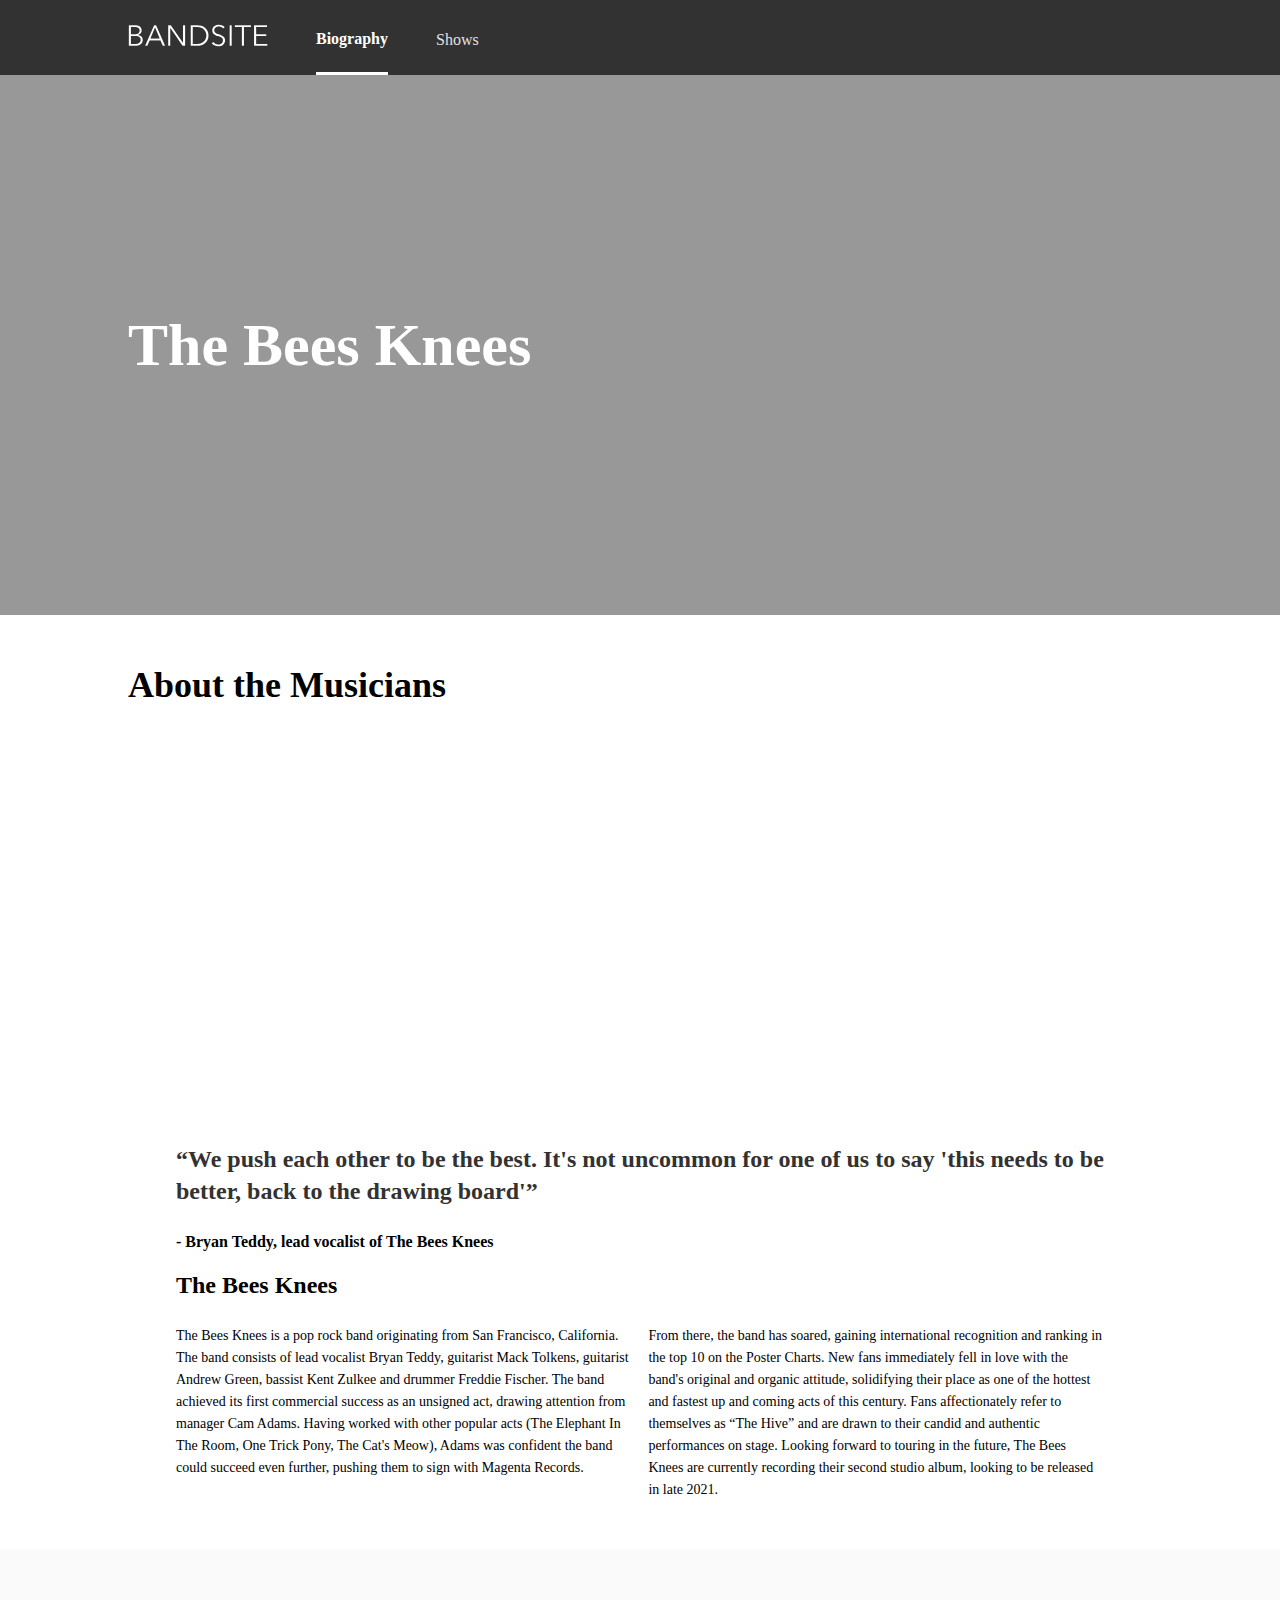
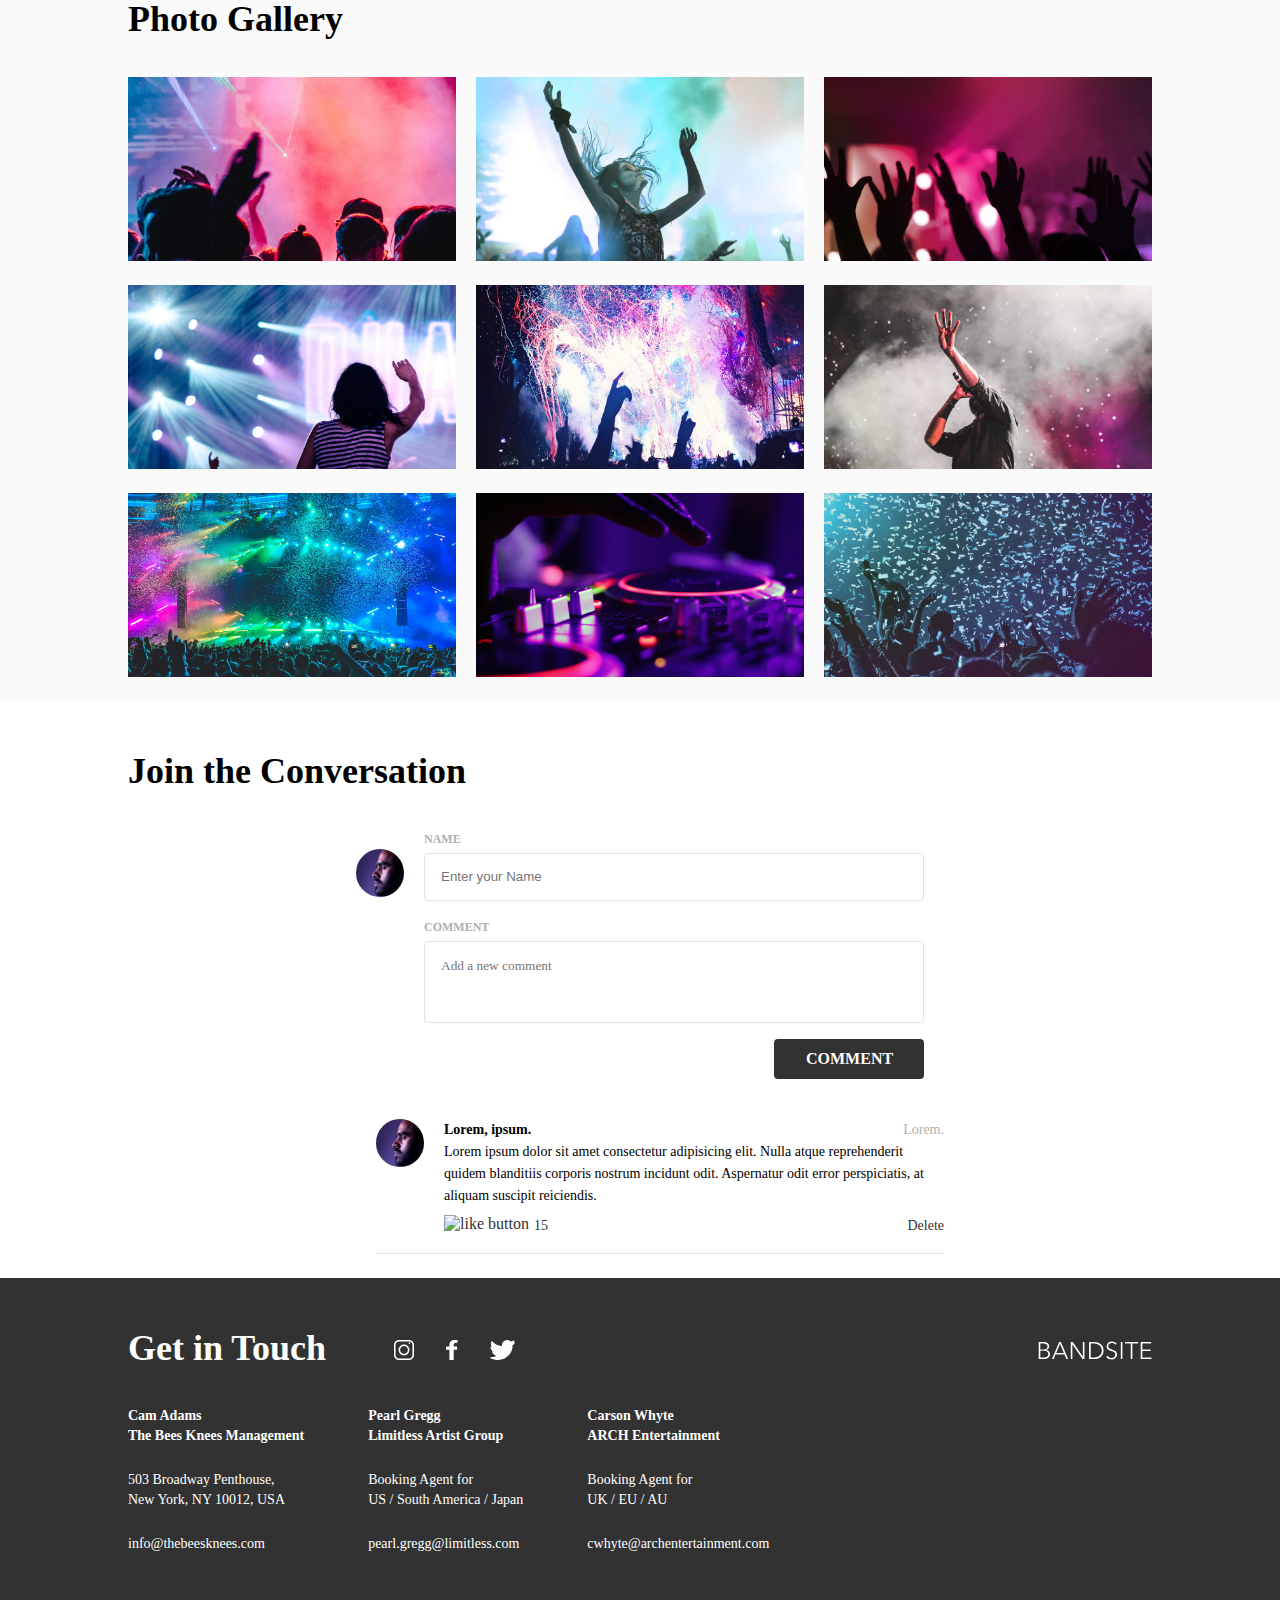
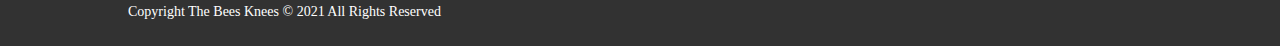
==== commit 72514d5c: "sprint-3 first commit" ====
--- a/index.html
+++ b/index.html
@@ -6,56 +6,77 @@
     <meta name="viewport" content="width=device-width, initial-scale=1.0" />
 
     <link rel="stylesheet" href="./styles/bio.css" />
-    <!-- <script src="./scripts/index-page.js" defer></script> -->
+    <script src="./scripts/index-page.js" defer></script>
     <title>Band Site</title>
   </head>
 
   <body>
+    <script src="https://unpkg.com/axios/dist/axios.min.js"></script>
     <header>
       <nav class="nav">
-        <a class="nav__header" href="./index.html">
-          <img
-            src="./assets/logos/Logo-bandsite.svg"
-            alt="bandsite header logo"
-        /></a>
-        <ul class="nav__list">
-          <li class="nav__item">
-            <a class="nav__link nav__link--bio" href="./index.html"
-              >Biography</a
-            >
-          </li>
-          <li class="nav__item">
-            <a class="nav__link nav__link--show" href="./pages/shows.html"
-              >Shows</a
-            >
-          </li>
-        </ul>
+        <div class="nav__container">
+          <div class="nav__logo">
+            <a href="./index.html">
+              <img
+                class="nav__logo-img"
+                src="./assets/logos/Logo-bandsite.svg"
+                alt="Bandsite Logo"
+              />
+            </a>
+          </div>
+
+          <div class="nav__menu">
+            <ul class="nav__list">
+              <li class="nav__item nav__item--active">
+                <a class="nav__link nav__link--active" href="./index.html"
+                  >Biography</a
+                >
+              </li>
+              <li class="nav__item">
+                <a class="nav__link" href="./pages/shows.html">Shows</a>
+              </li>
+            </ul>
+          </div>
+        </div>
       </nav>
     </header>
-
     <main>
       <section class="hero">
-        <h1 class="hero__header">The Bees Knees</h1>
+        <div class="hero__overlay">
+          <div class="hero__wrapper">
+            <h1 class="hero__title page-header">The Bees Knees</h1>
+          </div>
+        </div>
       </section>
 
       <section class="about">
-        <h2 class="about__header">About The Musicians</h2>
-        <div class="about__container">
-          <div class="about__img__container">
-            <img
-              class="about__img"
-              src="./assets/images/band.jpg"
-              alt="concert"
-            />
-          </div>
-          <p class="about__quote">
-            "We push each other to be the best. It's not uncommon for one of use
-            to say 'this needs to be better, back to the drawing board'"<br /><br />-Bryan
-            Teddy, lead vocalist of The Bees Knees
-          </p>
-          <h3 class="about__name">The Bees Knees</h3>
+        <div class="about__wrapper">
+          <h2 class="about__header">About the Musicians</h2>
           <div class="about__container">
-            <p class="about__article article__left">
+            <div class="about__img-container">
+              <!-- <img class="img" src="./assets/Images/band.jpg" alt="concert"> -->
+            </div>
+            <div class="about__quote">
+              <blockquote>
+                <h3 class="quote">
+                  “We push each other to be the best. It's not uncommon for one
+                  of us to say 'this needs to be better, back to the drawing
+                  board'”
+                </h3>
+              </blockquote>
+              <p class="quote__by">
+                - Bryan Teddy, lead vocalist of The Bees Knees
+              </p>
+            </div>
+          </div>
+        </div>
+      </section>
+
+      <section class="description">
+        <div class="description__wrapper">
+          <h3 class="subheader description__title">The Bees Knees</h3>
+          <div class="description__container">
+            <p class="body-copy">
               The Bees Knees is a pop rock band originating from San Francisco,
               California. The band consists of lead vocalist Bryan Teddy,
               guitarist Mack Tolkens, guitarist Andrew Green, bassist Kent
@@ -66,7 +87,7 @@
               confident the band could succeed even further, pushing them to
               sign with Magenta Records.
             </p>
-            <p class="about__article article__right">
+            <p class="body-copy">
               From there, the band has soared, gaining international recognition
               and ranking in the top 10 on the Poster Charts. New fans
               immediately fell in love with the band's original and organic
@@ -82,168 +103,219 @@
       </section>
 
       <section class="gallery">
-        <h2 class="gallery__header">Photo Gallery</h2>
-        <div class="gallery__img__container">
-          <img
-            class="gallery__img"
-            src="./assets/images/Photo-gallery-1.jpg"
-            alt="concert action?"
-          />
-          <img
-            class="gallery__img"
-            src="./assets/images/Photo-gallery-2.jpg"
-            alt="concert action?"
-          />
-          <img
-            class="gallery__img"
-            src="./assets/images/Photo-gallery-3.jpg"
-            alt="concert action?"
-          />
-          <img
-            class="gallery__img"
-            src="./Assets/Images/Photo-gallery-4.jpg"
-            alt="concert action?"
-          />
-          <img
-            class="gallery__img"
-            src="./assets/images/Photo-gallery-5.jpg"
-            alt="concert action?"
-          />
-          <img
-            class="gallery__img"
-            src="./assets/images/Photo-gallery-6.jpg"
-            alt="concert action?"
-          />
-          <img
-            class="gallery__img"
-            src="./assets/images/Photo-gallery-7.jpg"
-            alt="concert action?"
-          />
-          <img
-            class="gallery__img"
-            src="./assets/images/Photo-gallery-8.jpg"
-            alt="concert action?"
-          />
-          <img
-            class="gallery__img"
-            src="./assets/images/Photo-gallery-9.jpg"
-            alt="concert action?"
-          />
-        </div>
-      </section>
-      <section class="comment">
-        <h2 class="comment__header">Join the Conversation</h2>
-        <div class="comment__container form__container">
-          <img
-            class="comment__img"
-            src="./assets/images/Mohan-muruge.jpg"
-            alt="this is a picture of Mohan Muruge"
-          />
-          <form class="comment__form" id="form">
-            <label class="comment__form__header"
-              >NAME
-              <input
-                id="name"
-                class="comment__input invalid"
-                type="text"
-                name="name"
-                placeholder="  Enter your name"
-                required
+        <div class="gallery__wrapper">
+          <h2 class="section-header">Photo Gallery</h2>
+          <div class="gallery__img-container">
+            <img
+              class="img"
+              src="./assets/images/Photo-gallery-1.jpg"
+              alt="concert photo"
+            />
+            <img
+              class="img"
+              src="./assets/images/Photo-gallery-2.jpg"
+              alt="concert photo"
+            />
+            <img
+              class="img"
+              src="./assets/images/Photo-gallery-3.jpg"
+              alt="concert photo"
+            />
+            <img
+              class="img"
+              src="./assets/images/Photo-gallery-4.jpg"
+              alt="concert photo"
+            />
+            <img
+              class="img"
+              src="./assets/images/Photo-gallery-5.jpg"
+              alt="concert photo"
+            />
+            <img
+              class="img"
+              src="./assets/images/Photo-gallery-6.jpg"
+              alt="concert photo"
+            />
+            <img
+              class="img"
+              src="./assets/images/Photo-gallery-7.jpg"
+              alt="concert photo"
+            />
+            <img
+              class="img"
+              src="./assets/images/Photo-gallery-8.jpg"
+              alt="concert photo"
+            />
+            <img
+              class="img"
+              src="./assets/images/Photo-gallery-9.jpg"
+              alt="concert photo"
+            />
+          </div>
+        </div>
+      </section>
+      <section class="comments">
+        <div class="comments__wrapper">
+          <h2>Join the Conversation</h2>
+          <div class="comments__container">
+            <div class="form">
+              <img
+                class="form__img"
+                src="./assets/images/Mohan-muruge.jpg"
+                alt="mohan muruge"
               />
-            </label>
-            <label class="comment__form__header">
-              COMMENT
-              <textarea
-                id="comment"
-                class="comment__textarea invalid"
-                type="text"
-                name="comment__textarea"
-                placeholder="  Add a new comment"
-                required
-              ></textarea>
-            </label>
-            <button class="comment__button" type="submit">COMMENT</button>
-          </form>
-        </div>
-
-        <section class="comment__section"></section>
-      </section>
-
-      <footer class="footer">
-        <div class="footer__nav__container">
-          <h2 class="footer__header">Get in Touch</h2>
-          <nav class="footer__nav">
-            <a class="footer__nav__link" href="https://www.instagram.com"
-              ><img
-                class="footer__icon"
-                src="./assets/icons/SVG/Icon-instagram.svg"
-                alt="this icon is a link to Instagram"
-            /></a>
-            <a class="footer__nav__link" href="https://www.facebook.com"
-              ><img
-                class="footer__icon"
-                src="./assets/icons/SVG/Icon-facebook.svg"
-                alt="this icon is a link to Facebook"
-            /></a>
-            <a class="footer__nav__link" href="https://www.twitter.com"
-              ><img
-                class="footer__icon"
-                src="./assets/icons/SVG/Icon-twitter.svg"
-                alt="this icon is a link to Twitter"
-            /></a>
-          </nav>
-          <div class="footer__logo__container">
-            <a class="footer__logo__top" href=""
-              ><img
-                src="./assets/logos/Logo-bandsite.svg"
-                alt="this is a logo for the Bandsite"
-            /></a>
-          </div>
-        </div>
-        <section class="footer__section">
-          <div class="footer__section__container">
-            <h3>Cam Adams <br />The Bees Knees Management</h3>
-            <p class="footer__section__para">
-              503 Broadway Penthouse <br />
-              New York, NY 10012, USA
-            </p>
-            <a class="footer__email" href="info@thebeesknees.com"
-              >info@thebeesknees.com</a
-            >
-          </div>
-          <div class="footer__section__container">
-            <h3>Pearl Gregg <br />Limitless Artist Group</h3>
-            <p class="footer__section__para">
-              Booking Agent For <br />
-              US / South America / Japan
-            </p>
-            <a class="footer__email" href="pearl.gregg@limiltesssag.com"
-              >pearl.gregg@limiltesssag.com</a
-            >
-          </div>
-          <div class="footer__section__container">
-            <h3>Carson Whyte<br />ARCH Entertainment</h3>
-            <p class="footer__section__para">
-              Booking Agent For <br />
-              UK / EU / AU
-            </p>
-            <a class="footer__email" href="cwhyte@archentertainment.com"
-              >cwhyte@archentertainment.com</a
-            >
-          </div>
-        </section>
-        <section class="footer__copyright">
-          <a class="footer__logo__bottom" href=""
-            ><img
-              src="./assets/logos/Logo-bandsite.svg"
-              alt="this is a logo for the Bandsite"
+              <form class="form__fields">
+                <label class="form__label label-btn" for="name">name</label>
+                <input
+                  class="form__input"
+                  id="formName"
+                  type="text"
+                  placeholder="Enter your Name"
+                  name="name"
+                  required
+                  oninvalid="this.style.border = '1px solid #d22d2d';"
+                />
+                <label class="form__label label-btn" for="comment-input"
+                  >comment</label
+                >
+                <textarea
+                  class="form__input form__input--textarea"
+                  name="comment-input"
+                  id="formComment"
+                  cols="30"
+                  rows="3"
+                  placeholder="Add a new comment"
+                  minlength="1"
+                  maxlength="200"
+                  required
+                  oninvalid="this.style.border = '1px solid #d22d2d';"
+                  onvalid="this.style.border = '1px solid #d22d2d';"
+                ></textarea>
+                <button class="btn label-btn" type="submit">comment</button>
+              </form>
+            </div>
+            <div class="comments__display">
+              <ul class="comments__list">
+                <li class="item">
+                  <img
+                    class="item__img"
+                    src="./assets/images/Mohan-muruge.jpg"
+                    alt=""
+                  />
+                  <div class="item__section">
+                    <div class="item__title">
+                      <p class="item__name">Lorem, ipsum.</p>
+                      <p class="item__date">Lorem.</p>
+                    </div>
+                    <div class="item__body">
+                      <p>
+                        Lorem ipsum dolor sit amet consectetur adipisicing elit.
+                        Nulla atque reprehenderit quidem blanditiis corporis
+                        nostrum incidunt odit. Aspernatur odit error
+                        perspiciatis, at aliquam suscipit reiciendis.
+                      </p>
+                      <div class="item__footer">
+                        <div class="item__actions item__actions--like" href="">
+                          <img
+                            class="like-img"
+                            src="./assets/Icons/SVG/icon-like.svg"
+                            alt="like button"
+                          />
+                          <p class="like-counter">15</p>
+                        </div>
+                        <a class="item__actions item__actions--delete" href="">
+                          <p>Delete</p>
+                        </a>
+                      </div>
+                    </div>
+                  </div>
+                </li>
+              </ul>
+            </div>
+          </div>
+        </div>
+      </section>
+    </main>
+    <footer class="footer">
+      <div class="footer__wrapper">
+        <div class="footer__head">
+          <div class="footer__title">
+            <h2 class="section-header">Get in Touch</h2>
+            <div class="footer__img-container">
+              <a href="https://www.instagram.com/">
+                <img
+                  src="./assets/icons/SVG/Icon-instagram.svg"
+                  alt="instagram"
+                />
+              </a>
+              <a href="https://www.facebook.com/"
+                ><img src="./assets/icons/SVG/Icon-facebook.svg" alt="facebook"
+              /></a>
+              <a href="https://www.twitter.com/"
+                ><img src="./assets/icons/SVG/Icon-twitter.svg" alt="twitter"
+              /></a>
+            </div>
+            <div class="logo">
+              <a href="./index.html"
+                ><img src="./assets/logos/Logo-bandsite.svg" alt="bandsite"
+              /></a>
+            </div>
+          </div>
+        </div>
+        <div class="footer__information">
+          <div class="container">
+            <div class="container__item container__item--bold">
+              <p class="footer-copy">Cam Adams</p>
+              <p class="footer-copy">The Bees Knees Management</p>
+            </div>
+            <div class="container__item">
+              <p class="footer-copy">503 Broadway Penthouse,</p>
+              <p class="footer-copy">New York, NY 10012, USA</p>
+            </div>
+            <div class="container__item">
+              <p class="footer-copy">info@thebeesknees.com</p>
+            </div>
+          </div>
+          <div class="container">
+            <div class="container__item container__item--bold">
+              <p class="footer-copy">Pearl Gregg</p>
+              <p class="footer-copy">Limitless Artist Group</p>
+            </div>
+            <div class="container__item">
+              <p class="footer-copy">Booking Agent for</p>
+              <p class="footer-copy">US / South America / Japan</p>
+            </div>
+            <div class="container__item">
+              <p class="footer-copy">pearl.gregg@limitless.com</p>
+            </div>
+          </div>
+          <div class="container">
+            <div class="container__item container__item--bold">
+              <p class="footer-copy">Carson Whyte</p>
+              <p class="footer-copy">ARCH Entertainment</p>
+            </div>
+            <div class="container__item">
+              <p class="footer-copy">Booking Agent for</p>
+              <p class="footer-copy">UK / EU / AU</p>
+            </div>
+            <div class="container__item">
+              <p class="footer-copy">cwhyte@archentertainment.com</p>
+            </div>
+          </div>
+        </div>
+        <div class="footer__logo">
+          <a href="./index.html"
+            ><img src="./assets/logos/Logo-bandsite.svg" alt="bandsite"
           /></a>
-          <p class="footer__copyright__p">
-            Copyright The Bees Knees ©2021 All Rights Reserved
+        </div>
+
+        <div class="footer__copyright">
+          <p class="footer-copy">
+            Copyright The Bees Knees &copy; 2021 All Rights Reserved
           </p>
-        </section>
-      </footer>
-    </main>
+        </div>
+      </div>
+    </footer>
     <script src="./scripts/index-page.js"></script>
   </body>
 </html>
--- a/styles/bio.css
+++ b/styles/bio.css
@@ -1,656 +1,517 @@
 @font-face {
   font-family: "AvenirNext LT Pro";
-  src: url("../assets/font/AvenirNextLTPro-Demi.woff2") format("woff2"), url("../assets/font/AvenirNextLTPro-Demi.woff") format("woff"), url("../assets/font/AvenirNextLTPro-Demi.ttf") format("truetype");
-  font-weight: bold;
-  font-style: normal;
-  font-display: swap;
-}
-@font-face {
-  font-family: "AvenirNext LT Pro";
-  src: url("../assets/font/AvenirNextLTPro-Bold.woff2") format("woff2"), url("../assets/font/AvenirNextLTPro-Bold.woff") format("woff"), url("../assets/font/AvenirNextLTPro-Bold.ttf") format("truetype");
-  font-weight: bold;
-  font-style: normal;
-  font-display: swap;
-}
-@font-face {
-  font-family: "AvenirNext LT Pro";
-  src: url("../assets/font/AvenirNextLTPro-Regular.woff2") format("woff2"), url("../assets/font/AvenirNextLTPro-Regular.woff") format("woff"), url("../assets/font/AvenirNextLTPro-Regular.ttf") format("truetype");
+  src: url("../../assets/Font/AvenirNextLTPro-Regular.woff2") format("woff2"), url("../../assets/Font/AvenirNextLTPro-Regular.woff") format("woff");
   font-weight: normal;
   font-style: normal;
-  font-display: swap;
+}
+@font-face {
+  font-family: "AvenirNext LT Pro";
+  src: url("../../assets/Font/AvenirNextLTPro-Demi.woff2") format("woff2"), url("../../assets/Font/AvenirNextLTPro-Demi.woff") format("woff");
+  font-weight: 600;
+  font-style: normal;
+}
+@font-face {
+  font-family: "AvenirNext LT Pro";
+  src: url("../../assets/Font/AvenirNextLTPro-Bold.woff2") format("woff2"), url("../../assets/Font/AvenirNextLTPro-Bold.woff") format("woff");
+  font-weight: 700;
+  font-style: normal;
 }
 * {
   box-sizing: border-box;
   margin: 0;
-  padding: 0;
-  font-size: 16px;
-  font-family: "AvenirNext LT Pro";
+}
+
+.wrapper, .hero__wrapper, .about__wrapper, .description__wrapper, .gallery__wrapper, .comments__wrapper, .footer__wrapper {
+  margin: 0 1rem;
+}
+@media screen and (min-width: 768px) {
+  .wrapper, .hero__wrapper, .about__wrapper, .description__wrapper, .gallery__wrapper, .comments__wrapper, .footer__wrapper {
+    margin: 0 2.25rem;
+  }
+}
+@media screen and (min-width: 1200px) {
+  .wrapper, .hero__wrapper, .about__wrapper, .description__wrapper, .gallery__wrapper, .comments__wrapper, .footer__wrapper {
+    max-width: 64rem;
+    margin: 0 auto;
+  }
+}
+
+.padding-bottom, .about__img-container, .description *, .gallery__img-container .img, .comments__wrapper, .comments__container .form, .footer__copyright, .footer__logo, .footer__information .container__item, .footer__information, .footer__img-container, .nav__item, .nav__logo-img, h3 {
+  padding-bottom: 1rem;
+}
+@media screen and (min-width: 768px) {
+  .padding-bottom, .about__img-container, .description *, .gallery__img-container .img, .comments__wrapper, .comments__container .form, .footer__copyright, .footer__logo, .footer__information .container__item, .footer__information, .footer__img-container, .nav__item, .nav__logo-img, h3 {
+    padding-bottom: 1.5rem;
+  }
+}
+
+body {
+  font-family: "AvenirNext LT Pro";
+}
+
+hr {
+  border-top: 5px solid #323232;
+}
+
+h1 {
+  font-family: "AvenirNext LT Pro";
+  font-weight: 600;
+  font-size: 1.5rem;
+  line-height: 2rem;
+  color: #ffffff;
+}
+@media screen and (min-width: 768px) {
+  h1 {
+    font-size: 3.75rem;
+    line-height: 4.25rem;
+  }
 }
 
 h2 {
-  padding: 1.25rem 0rem;
+  font-family: "AvenirNext LT Pro";
+  font-weight: 600;
   font-size: 1.5rem;
-  line-height: 1.375rem;
-  font-weight: 700;
-}
-@media (min-width: 768px) {
+  line-height: 2rem;
+  padding-top: 1.5rem;
+  padding-bottom: 1rem;
+}
+@media screen and (min-width: 768px) {
   h2 {
     font-size: 2.25rem;
-    padding-top: 1.25rem;
-    padding-bottom: 2rem;
-  }
-}
-@media (min-width: 1200px) {
-  h2 {
-    padding-top: 2.25rem;
-  }
-}
-@media (min-width: 768px) {
-  h2.about__header {
-    margin-left: -4rem;
-    margin-bottom: 1rem;
-  }
-}
-@media (min-width: 1200px) {
-  h2.about__header {
-    margin-left: -4rem;
-    margin-top: 1rem;
-    margin-bottom: 1rem;
+    line-height: 2.75rem;
+    padding-top: 3rem;
+    padding-bottom: 2.25rem;
+  }
+}
+
+h3 {
+  font-family: "AvenirNext LT Pro";
+  font-weight: 600;
+  font-size: 0.875rem;
+  line-height: 1.375rem;
+}
+@media screen and (min-width: 768px) {
+  h3 {
+    font-size: 1.5rem;
+    line-height: 2rem;
+  }
+}
+
+p {
+  font-size: 0.8125rem;
+  line-height: 1.125rem;
+}
+@media screen and (min-width: 768px) {
+  p {
+    font-size: 0.875rem;
+    line-height: 1.375rem;
+  }
+}
+
+.footer-copy {
+  font-size: 0.8125rem;
+  line-height: 1.125rem;
+}
+@media screen and (min-width: 768px) {
+  .footer-copy {
+    font-size: 0.875rem;
+    line-height: 1.25rem;
+  }
+}
+
+.label-btn, .btn {
+  font-family: "AvenirNext LT Pro";
+  font-weight: 600;
+  text-transform: uppercase;
+  color: #e1e1e1;
+  font-size: 0.625rem;
+  line-height: 1.25rem;
+}
+@media screen and (min-width: 768px) {
+  .label-btn, .btn {
+    font-size: 0.75rem;
+    line-height: 1.25rem;
   }
 }
 
 .nav {
   background-color: #323232;
-  display: flex;
-  flex-direction: column;
-  color: #ffffff;
+  padding-top: 1rem;
+}
+@media screen and (min-width: 768px) {
+  .nav {
+    padding-top: 1.5rem;
+  }
+}
+.nav__container {
+  margin: 0;
+}
+@media screen and (min-width: 768px) {
+  .nav__container {
+    display: flex;
+    margin: 0 2.25rem;
+  }
+}
+@media screen and (min-width: 1200px) {
+  .nav__container {
+    max-width: 64rem;
+    margin: 0 auto;
+  }
+}
+.nav__logo {
+  text-align: center;
+}
+.nav__logo-img {
+  width: 8.75rem;
+}
+@media screen and (min-width: 768px) {
+  .nav__logo-img {
+    margin-right: 3rem;
+  }
+}
+.nav__menu {
+  width: 100%;
+}
+.nav__list {
+  list-style-type: none;
+  display: flex;
   align-items: center;
-  width: 100%;
-  height: 6rem;
-}
-@media (min-width: 768px) {
-  .nav {
-    flex-direction: row;
-  }
-}
-.nav__header {
-  display: flex;
-  max-width: 120px;
-  margin: 0 auto;
-  padding-top: 1.125rem;
-}
-@media (min-width: 768px) {
-  .nav__header {
-    padding-left: 2.5rem;
-    margin-right: 6.25rem;
-  }
-}
-@media (min-width: 1200px) {
-  .nav__header {
-    margin-left: 4rem;
-  }
-}
-.nav__list {
-  display: flex;
-  width: 100%;
+  height: 100%;
+  padding: 0;
+  margin: 0;
   text-align: center;
-  padding: 0;
+}
+@media screen and (min-width: 768px) {
+  .nav__list {
+    gap: 3rem;
+  }
 }
 .nav__item {
   width: 50%;
+  transition: border-bottom 0.3s;
+}
+@media screen and (min-width: 768px) {
+  .nav__item {
+    width: auto;
+    margin-bottom: -5px;
+  }
+}
+.nav__item--active {
+  border-bottom: 3px #ffffff solid;
+  font-weight: 600;
+}
+.nav__item:hover {
+  border-bottom: 3px #e1e1e1 solid;
 }
 .nav__link {
   font-size: 1rem;
-  display: flex;
-  justify-content: center;
+  text-decoration: none;
+  color: #e1e1e1;
+}
+.nav__link--active {
+  color: #ffffff;
+}
+.nav__link:hover {
+  color: #ffffff;
+}
+
+.footer {
+  background-color: #323232;
+  color: #ffffff;
+}
+.footer__title {
+  display: flex;
+  flex-direction: column;
+}
+@media screen and (min-width: 768px) {
+  .footer__title {
+    flex-direction: row;
+    align-items: baseline;
+  }
+}
+.footer__title .logo {
+  display: none;
+}
+@media screen and (min-width: 768px) {
+  .footer__title .logo {
+    display: flex;
+    flex-grow: 1;
+    justify-content: flex-end;
+  }
+}
+.footer__img-container {
+  display: flex;
+  flex-direction: row;
+  width: 10rem;
+  justify-content: space-between;
+}
+@media screen and (min-width: 768px) {
+  .footer__img-container {
+    width: 25%;
+    justify-content: center;
+    gap: 2rem;
+  }
+}
+.footer__information {
+  display: flex;
+  flex-direction: column;
+}
+@media screen and (min-width: 768px) {
+  .footer__information {
+    width: 100%;
+    flex-direction: row;
+    gap: 4rem;
+  }
+}
+.footer__information .container__item {
+  display: flex;
+  flex-direction: column;
+}
+.footer__information .container__item--bold {
+  font-weight: 600;
+}
+.footer__logo {
+  width: 8.75rem;
+}
+@media screen and (min-width: 768px) {
+  .footer__logo {
+    display: none;
+  }
+}
+.btn {
+  font-size: 1rem;
+  height: 2.5rem;
+  min-width: 150px;
+  border-radius: 4px;
+  padding: 0 2rem;
+  background-color: #323232;
+  color: #ffffff;
+  border: 0;
+}
+.btn:hover {
+  background-color: #000000;
+  box-shadow: 0 12px 16px 0 rgba(0, 0, 0, 0.24), 0 17px 50px 0 rgba(0, 0, 0, 0.19);
+}
+@media screen and (min-width: 768px) {
+  .btn {
+    width: 150px;
+    align-self: flex-end;
+  }
+}
+
+.hero {
+  background-image: url(../assets/Images/hero-bio.jpg);
+  height: 55vw;
+  background-position: center;
+  background-size: cover;
+  background-repeat: no-repeat;
+}
+@media screen and (min-width: 1200px) {
+  .hero {
+    height: 60vh;
+  }
+}
+.hero__overlay {
+  background-color: rgba(50, 50, 50, 0.5019607843);
+  width: 100%;
+  height: 100%;
+  display: flex;
   align-items: center;
-  padding: 0.625rem 2.5rem;
-}
-
-.nav__link--bio {
-  padding-bottom: 0.375rem;
-  border-bottom: 3px solid #ffffff;
-  font-weight: 700;
-}
-@media (min-width: 768px) {
-  .nav__link--bio {
-    padding-bottom: 1.5rem;
-    margin-bottom: -1.5rem;
-  }
-}
-
-@media (min-width: 768px) {
-  .nav__link--show {
-    margin: 0rem 3rem;
-  }
-}
-
-.nav__list li {
-  list-style-type: none;
-  color: inherit;
-  width: 50%;
-  padding-top: 1.25rem;
-}
-@media (min-width: 768px) {
-  .nav__list li {
-    width: 10%;
-  }
-}
-
-li a {
-  text-decoration: none;
-  color: #ffffff;
-}
-
-.hero {
-  background: linear-gradient(rgba(0, 0, 0, 0.5), rgba(0, 0, 0, 0.5)), url("../assets/images/hero-bio.jpg");
+}
+.hero__wrapper {
+  display: flex;
   width: 100%;
+}
+
+@media screen and (min-width: 768px) {
+  .about__container {
+    padding: 0 3rem;
+  }
+}
+.about .quote {
+  color: #323232;
+}
+.about .quote__by {
+  font-size: 1rem;
+  font-weight: 600;
+}
+.about__img-container {
+  background-image: url(../assets/Images/band.jpg);
+  height: 50vw;
+  background-position: bottom;
+  background-repeat: no-repeat;
   background-size: cover;
-  background-position: cover;
-  height: 60vw;
-  position: relative;
-}
-.hero__header {
-  display: flex;
-  color: #ffffff;
-  position: absolute;
-  top: 48%;
-  padding-left: 1.25rem;
-  font-size: 1.5rem;
-  font-weight: 500;
-  line-height: 4.25rem;
-  letter-spacing: 0.125rem;
-}
-@media (min-width: 550px) {
-  .hero__header {
-    font-size: 2.25rem;
-  }
-}
-@media (min-width: 768px) {
-  .hero__header {
-    font-size: 3.75rem;
-    padding-left: 2.5rem;
-    margin-left: 1rem;
-  }
-}
-@media (min-width: 1200px) {
-  .hero__header {
-    margin-left: 4rem;
-  }
-}
-
-p {
-  font-size: 0.875rem;
-  line-height: 1.125rem;
-  letter-spacing: 0.1px;
-}
-
-.about,
+}
+@media screen and (min-width: 768px) {
+  .about__img-container {
+    height: 40vw;
+  }
+}
+@media screen and (min-width: 1200px) {
+  .about__img-container {
+    height: 30vw;
+  }
+}
+.about__quote {
+  padding: 1rem 0;
+}
+
+@media screen and (min-width: 768px) {
+  .description__wrapper {
+    padding: 0 3rem;
+  }
+}
+@media screen and (min-width: 768px) {
+  .description__container {
+    display: flex;
+    gap: 16px;
+  }
+}
 .gallery {
-  padding: 0rem 1rem 0rem 1rem;
-}
-@media (min-width: 768px) {
-  .about,
-.gallery {
-    padding: 3rem 2rem 3rem 2rem;
-  }
-}
-@media (min-width: 1200px) {
-  .about,
-.gallery {
-    padding: 0rem 1rem 0rem 1rem;
-  }
-}
-
-@media (min-width: 768px) {
-  .about {
-    margin: 0rem 4rem;
-  }
-}
-@media (min-width: 1200px) {
-  .about {
-    padding-left: 6.825rem;
-    padding-right: 6.825rem;
-    margin: 0rem 5rem;
-  }
-}
-@media (min-width: 768px) {
-  .about__container {
-    padding: 1rem 3rem 2rem 3rem;
-  }
-}
-.about__img {
-  width: 100%;
-  background-size: cover;
-  background-position: center;
-}
-@media (min-width: 768px) {
-  .about__container {
-    display: flex;
+  background-color: #fafafa;
+}
+.gallery__img-container {
+  display: flex;
+  flex-direction: column;
+}
+@media screen and (min-width: 768px) {
+  .gallery__img-container {
     flex-direction: row;
     flex-wrap: wrap;
     justify-content: space-between;
-    padding: 0rem;
-  }
-}
-.about__quote {
-  padding: 1rem 0rem;
-  font-weight: 600;
-  letter-spacing: 1px;
-  font-size: 0.8125rem;
-  line-height: 1.125rem;
-}
-@media (min-width: 768px) {
-  .about__quote {
-    padding-bottom: 2rem;
-  }
-}
-@media (min-width: 1200px) {
-  .about__quote {
-    margin-top: 1rem;
-    margin-right: 18rem;
-  }
-}
-.about__name {
-  font-weight: 700;
-}
-@media (min-width: 550px) {
-  .about__name {
-    padding-top: 1rem;
-  }
-}
-@media (min-width: 768px) {
-  .about__name {
-    font-size: 1.5rem;
-  }
-}
-@media (min-width: 1200px) {
-  .about__name {
-    margin-top: 0rem;
-  }
-}
-.about__article {
-  padding: 1rem 0rem;
-}
-@media (min-width: 1200px) {
-  .about__article {
-    display: flex;
-    width: 45%;
-    justify-content: space-between;
-    flex-direction: row;
-    flex-wrap: wrap;
-  }
-}
-
-@media (min-width: 768px) {
-  .article-left {
-    padding-left: 1rem;
-  }
-}
-
-@media (min-width: 768px) {
-  .article-right {
-    padding-right: 1rem;
-  }
-}
-
-@media (min-width: 768px) {
-  .article__left,
-.article__right {
-    width: 45%;
-    font-size: 0.875rem;
-    line-height: 1.375rem;
-  }
-}
-
-.gallery {
-  background-color: #fafafa;
-}
-@media (min-width: 768px) {
-  .gallery {
-    padding-bottom: 2rem;
-    padding-right: 2rem;
-  }
-}
-@media (min-width: 1200px) {
-  .gallery {
-    padding-left: 6.5rem;
-    padding-right: 6.5rem;
-    margin-top: 1rem;
-  }
-}
-@media (min-width: 768px) {
-  .gallery__img__container {
-    display: flex;
-    flex-wrap: wrap;
-  }
-}
-.gallery__img {
+  }
+}
+@media screen and (min-width: 768px) {
+  .gallery__img-container .img {
+    width: 32%;
+  }
+}
+
+.comments__container .form {
+  display: flex;
+  flex-direction: row;
+  justify-content: center;
+  gap: 20px;
+}
+.comments__container .form__img {
+  border-radius: 50%;
+  height: 2.25rem;
+  width: 2.25rem;
+  -o-object-fit: cover;
+     object-fit: cover;
+  -o-object-position: left;
+     object-position: left;
+  margin-top: 20px;
+}
+@media screen and (min-width: 768px) {
+  .comments__container .form__img {
+    height: 3rem;
+    width: 3rem;
+  }
+}
+.comments__container .form__fields {
+  display: flex;
+  flex-direction: column;
+}
+.comments__container .form__label {
+  padding-bottom: 4px;
+  color: #afafaf;
+}
+.comments__container .form__input {
+  height: 2.25rem;
+  border-radius: 4px;
+  padding: 0.75rem;
+  border: 1px solid #e1e1e1;
+  margin-bottom: 1rem;
+  width: 75vw;
+}
+@media screen and (min-width: 768px) {
+  .comments__container .form__input {
+    height: 3rem;
+    padding: 1rem;
+    width: 60vw;
+    max-width: 31.25rem;
+  }
+}
+.comments__container .form__input:focus {
+  outline: none;
+  border-color: #323232;
+}
+.comments__container .form__input--error:focus {
+  border-color: #d22d2d;
+}
+.comments__container .form__input--textarea {
+  resize: none;
+  height: auto;
+  font-family: "AvenirNext LT Pro";
+  font-weight: normal;
+}
+.comments__display {
+  display: flex;
+  justify-content: center;
+}
+.comments__list {
+  display: flex;
+  flex-direction: column;
+  justify-content: center;
   width: 100%;
-  background-size: cover;
-  background-position: cover;
-  padding-bottom: 1rem;
-}
-@media (min-width: 768px) {
-  .gallery__img {
-    width: 33%;
-    padding: 0.625rem;
-  }
-}
-
-.comment {
-  padding: 0.75rem;
-}
-@media (min-width: 1200px) {
-  .comment {
-    padding: 0rem 5.25rem;
-  }
-}
-
-.comment__header {
-  padding-left: 0.25rem;
-  padding-bottom: 0.125rem;
-}
-@media (min-width: 550px) {
-  .comment__header {
-    padding-bottom: 1rem;
-  }
-}
-@media (min-width: 768px) {
-  .comment__header {
-    padding-left: 1rem;
-  }
-}
-@media (min-width: 1200px) {
-  .comment__header {
-    padding-left: 0rem;
-  }
-}
-
-.comment__form {
-  display: flex;
-  flex-direction: column;
-  justify-content: flex-start;
-  width: 80%;
-}
-
-.comment__form__header {
+}
+.comments__list .item {
+  display: flex;
+  flex-direction: row;
+  justify-content: center;
+  gap: 1.25rem;
+  padding: 1rem 0;
+  border-bottom: 1px solid #e1e1e1;
+  margin: auto;
+}
+.comments__list .item__img {
+  background-color: #e1e1e1;
+  border-radius: 50%;
+  height: 2.25rem;
+  width: 2.25rem;
+  -o-object-fit: cover;
+     object-fit: cover;
+  -o-object-position: left;
+     object-position: left;
+}
+@media screen and (min-width: 768px) {
+  .comments__list .item__img {
+    height: 3rem;
+    width: 3rem;
+  }
+}
+.comments__list .item__section {
+  justify-content: center;
+  width: 75vw;
+}
+@media screen and (min-width: 768px) {
+  .comments__list .item__section {
+    width: 60vw;
+    max-width: 31.25rem;
+  }
+}
+.comments__list .item__title {
+  display: flex;
+  justify-content: space-between;
+}
+.comments__list .item__name {
+  font-weight: 600;
+}
+.comments__list .item__date {
   color: #afafaf;
-  font-size: 0.75rem;
-}
-
-.comment__img {
-  align-self: flex-start;
-  width: 2.5rem;
-  height: 2.5rem;
-  border-radius: 50%;
-  margin-right: 1rem;
-  margin-top: 1rem;
-}
-@media (min-width: 768px) {
-  .comment__img {
-    width: 3rem;
-    height: 3rem;
-  }
-}
-
-@media (min-width: 768px) {
-  .comment__section {
-    padding: 2rem 2rem;
-    margin: 0rem 3rem;
-  }
-}
-@media (min-width: 1200px) {
-  .comment__section {
-    padding-right: 8.5rem;
-  }
-}
-
-.comment__input {
-  width: 100%;
-  height: 2.25rem;
-  border-radius: 0.25rem;
-  border: 1px solid #323232;
+}
+.comments__list .item__footer {
+  display: flex;
+  justify-content: space-between;
+  margin-top: 0.5rem;
+}
+.comments__list .item__actions {
+  text-decoration: none;
+  display: flex;
+  align-items: flex-start;
+  gap: 0.3125rem;
   color: #323232;
-  margin-bottom: 1rem;
-  margin-top: 0.25rem;
-  font-family: "AvenirNext LT Pro";
-  font-size: 0.875rem;
-  background-color: #fafafa;
-}
-
-.comment__textarea {
-  width: 100%;
-  height: 100px;
-  border: 1px solid #323232;
-  border-radius: 4px;
-  font-family: "AvenirNext LT Pro";
-  margin-top: 4px;
-  margin-bottom: 16px;
-  color: #323232;
-  font-size: 0.875rem;
-  background-color: #fafafa;
-}
-
-.comment__button {
-  color: #ffffff;
-  background-color: #323232;
-  border-radius: 4px;
-  width: 100%;
-  height: 2.5rem;
-  font-size: 0.875rem;
-}
-@media (min-width: 768px) {
-  .comment__button {
-    width: 35%;
-    align-self: flex-end;
-  }
-}
-
-.comment__button:hover {
-  background-color: #000000;
-  color: #ffffff;
-}
-
-.comment {
-  padding-top: 1rem;
-}
-.comment__container {
-  display: flex;
-  padding-bottom: 1rem;
-  padding-top: 1rem;
-  border-bottom: 1px solid #e1e1e1;
-}
-@media (min-width: 467px) {
-  .comment__container {
-    padding: 0.5rem;
-  }
-}
-@media (min-width: 550px) {
-  .comment .form__container {
-    padding-bottom: 2rem;
-  }
-}
-@media (min-width: 768px) {
-  .comment .form__container {
-    padding: 2rem 2rem;
-    margin: 0rem 3rem;
-  }
-}
-.comment .comment__profile__container {
-  flex: 1;
-}
-.comment .comment__profile__header {
-  display: flex;
-  justify-content: space-between;
-  padding-bottom: 1rem;
-}
-
-.footer {
-  background-color: #323232;
-  color: #ffffff;
-  display: flex;
-  justify-content: flex-start;
-  flex-direction: column;
-  font-size: 0.8125rem;
-  padding-top: 1.25rem;
-}
-@media (min-width: 768px) {
-  .footer {
-    padding-left: 1.5rem;
-    padding-right: 1.5rem;
-  }
-}
-@media (min-width: 768px) {
-  .footer {
-    padding-left: 3rem;
-  }
-}
-@media (min-width: 1200px) {
-  .footer {
-    padding-left: 7rem;
-  }
-}
-.footer h3 {
-  padding-top: 1.25rem;
-  padding-right: 6rem;
-}
-@media (min-width: 768px) {
-  .footer h3 {
-    margin-right: 1.5rem;
-    padding-right: 0rem;
-    padding-bottom: 1rem;
-  }
-}
-@media (min-width: 1200px) {
-  .footer h3 {
-    padding-right: 2.5rem;
-  }
-}
-.footer a {
-  font-size: 0.875rem;
-}
-@media (min-width: 768px) {
-  .footer a {
-    padding-right: 1rem;
-  }
-}
-.footer__header {
-  padding-left: 1.25rem;
-  padding-bottom: 0rem;
-}
-@media (min-width: 768px) {
-  .footer__header {
-    padding-left: 0rem;
-  }
-}
-.footer__nav {
-  padding: 1rem 1.25rem;
-}
-@media (min-width: 768px) {
-  .footer__nav {
-    padding-left: 1.5rem;
-  }
-}
-@media (min-width: 1200px) {
-  .footer__nav {
-    padding-left: 4rem;
-  }
-}
-@media (min-width: 768px) {
-  .footer__nav__container {
-    display: flex;
-  }
-}
-.footer__logo__container {
-  position: absolute;
-  right: 0;
-}
-@media (min-width: 1200px) {
-  .footer__logo__container {
-    margin: auto;
-  }
-}
-.footer__logo__top {
-  display: none;
-}
-@media (min-width: 768px) {
-  .footer__logo__top {
-    display: block;
-    padding-top: 1.25rem;
-    margin-right: 7rem;
-  }
-}
-.footer__nav__link {
-  padding-right: 1.25rem;
-}
-.footer__icon {
-  height: 1.875rem;
-}
-@media (min-width: 768px) {
-  .footer__icon {
-    padding-left: 1.25rem;
-  }
-}
-@media (min-width: 1200px) {
-  .footer__icon {
-    padding-left: 1rem;
-    margin-top: 1rem;
-  }
-}
-.footer__section {
-  display: flex;
-  flex-direction: row;
-  flex-wrap: wrap;
-  justify-content: space-between;
-  padding: 1rem 1.25rem;
-}
-@media (min-width: 467px) {
-  .footer__section {
-    flex-direction: column;
-  }
-}
-@media (min-width: 768px) {
-  .footer__section {
-    flex-direction: row;
-    padding-left: 0rem;
-    padding-right: 0rem;
-  }
-}
-@media (min-width: 1200px) {
-  .footer__section {
-    justify-content: flex-start;
-    margin-right: 0rem;
-  }
-}
-.footer__section__para {
-  padding: 1rem 0rem;
-}
-@media (min-width: 768px) {
-  .footer__section__para {
-    padding-bottom: 2rem;
-    padding-right: 1rem;
-  }
-}
-.footer__email {
-  color: #ffffff;
-  text-decoration: none;
-}
-.footer__copyright {
-  padding-left: 1.25rem;
-  padding-bottom: 1.25rem;
-}
-@media (min-width: 768px) {
-  .footer__logo__bottom {
-    display: none;
-  }
-}
-.footer__copyright__p {
-  font-size: 0.6875rem;
-  padding-top: 1.25rem;
-}
-@media (min-width: 768px) {
-  .footer__copyright__p {
-    margin-left: -1.25rem;
-  }
+  background-color: white;
+  margin: 0;
 }/*# sourceMappingURL=bio.css.map */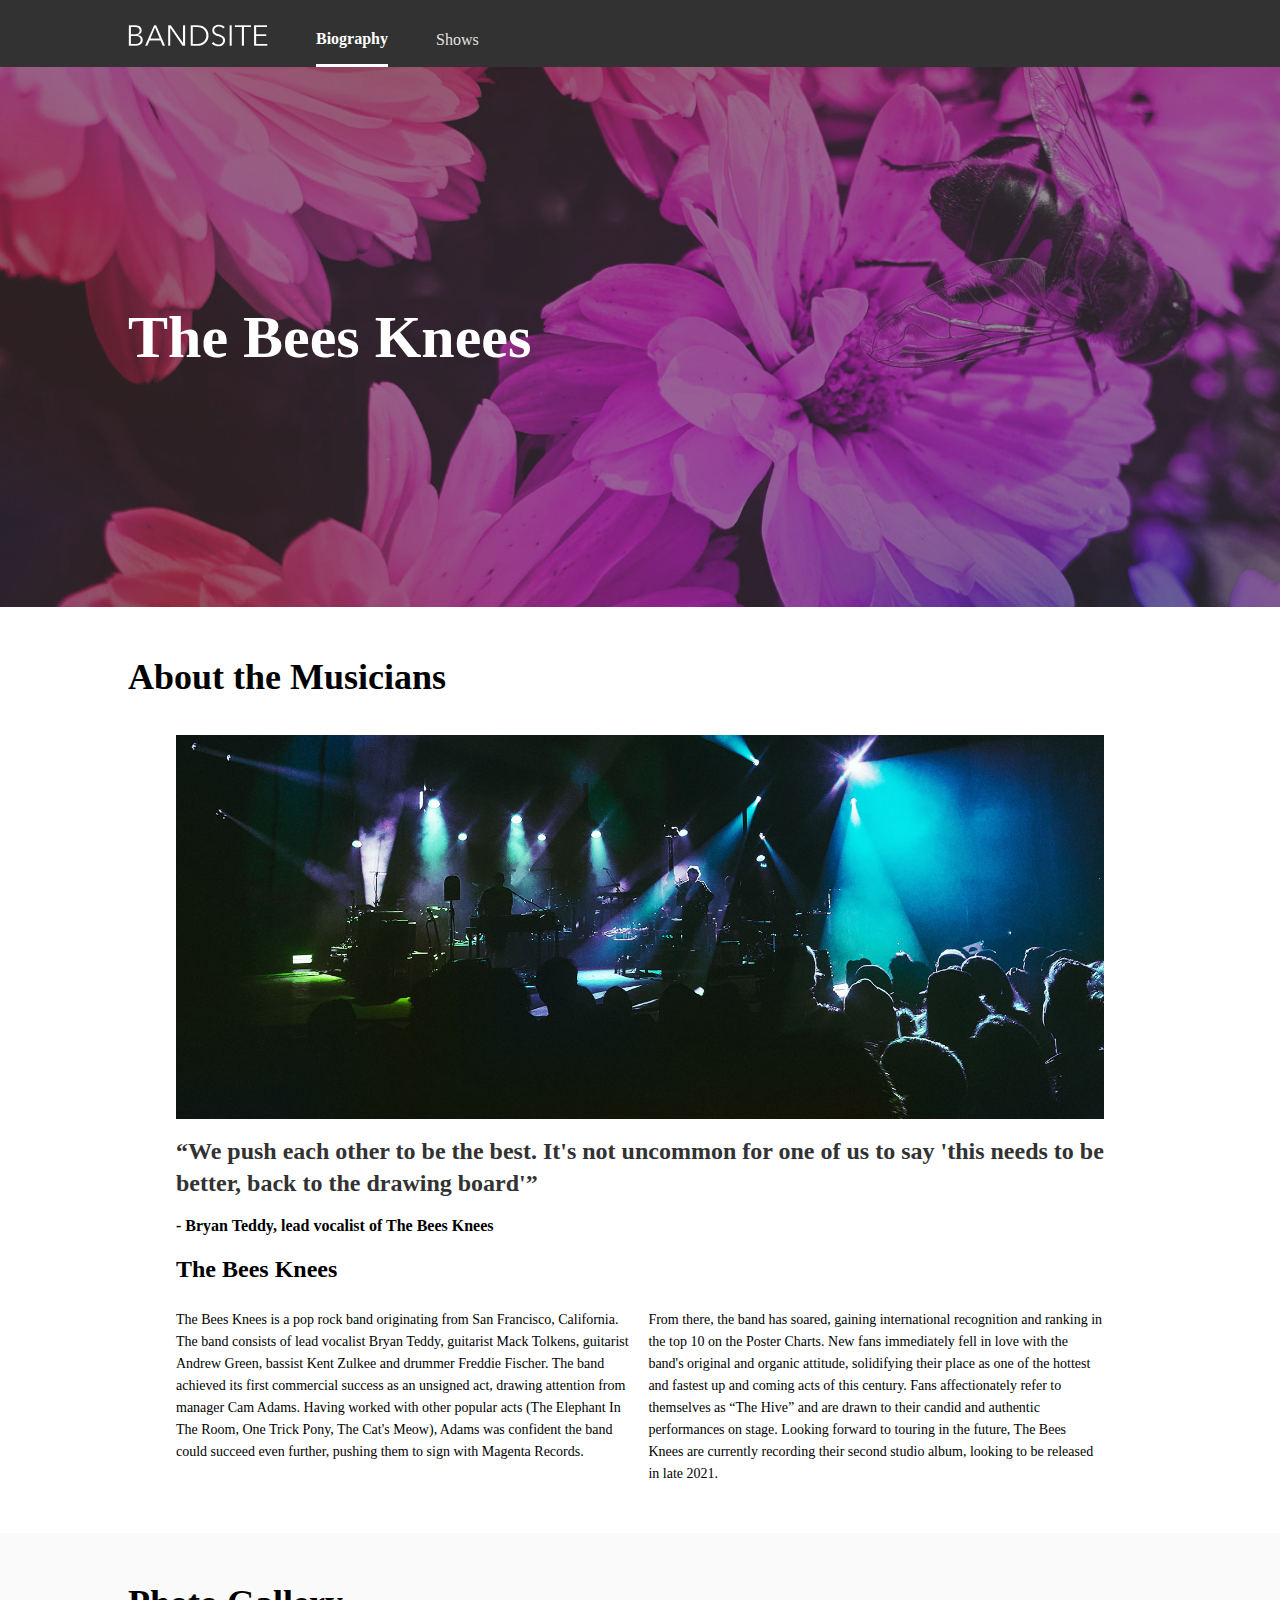
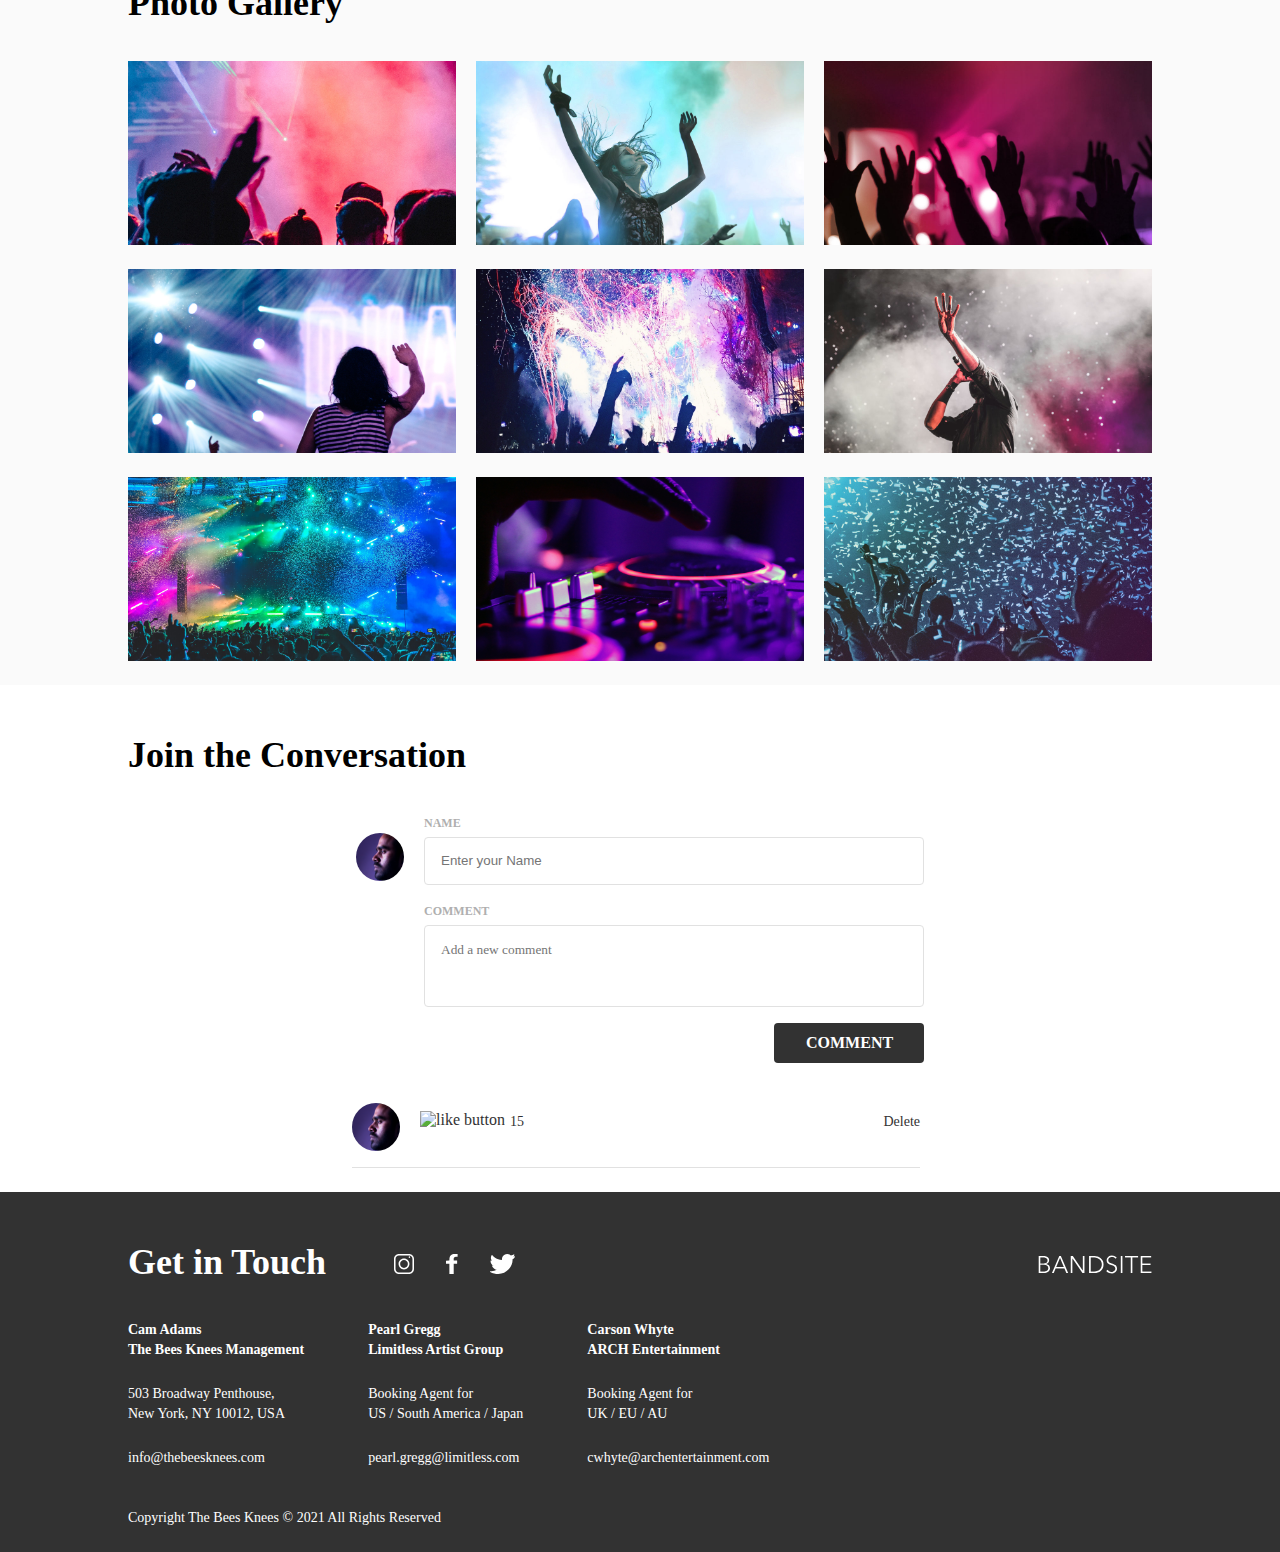
==== commit 50b11f8d: "sprint-3 comments about functions and html pages" ====
--- a/index.html
+++ b/index.html
@@ -11,7 +11,8 @@
   </head>
 
   <body>
-    <script src="https://unpkg.com/axios/dist/axios.min.js"></script>
+    <script src="https://cdn.jsdelivr.net/npm/axios/dist/axios.min.js"></script>
+    <!-- Header - Nav section -->
     <header>
       <nav class="nav">
         <div class="nav__container">
@@ -40,6 +41,7 @@
         </div>
       </nav>
     </header>
+    <!-- Hero section -->
     <main>
       <section class="hero">
         <div class="hero__overlay">
@@ -53,9 +55,7 @@
         <div class="about__wrapper">
           <h2 class="about__header">About the Musicians</h2>
           <div class="about__container">
-            <div class="about__img-container">
-              <!-- <img class="img" src="./assets/Images/band.jpg" alt="concert"> -->
-            </div>
+            <div class="about__img-container"></div>
             <div class="about__quote">
               <blockquote>
                 <h3 class="quote">
@@ -155,7 +155,7 @@
         </div>
       </section>
       <section class="comments">
-        <div class="comments__wrapper">
+        <div class="comments__section">
           <h2>Join the Conversation</h2>
           <div class="comments__container">
             <div class="form">
@@ -204,16 +204,11 @@
                   />
                   <div class="item__section">
                     <div class="item__title">
-                      <p class="item__name">Lorem, ipsum.</p>
-                      <p class="item__date">Lorem.</p>
+                      <p class="item__name"></p>
+                      <p class="item__date"></p>
                     </div>
                     <div class="item__body">
-                      <p>
-                        Lorem ipsum dolor sit amet consectetur adipisicing elit.
-                        Nulla atque reprehenderit quidem blanditiis corporis
-                        nostrum incidunt odit. Aspernatur odit error
-                        perspiciatis, at aliquam suscipit reiciendis.
-                      </p>
+                      <p></p>
                       <div class="item__footer">
                         <div class="item__actions item__actions--like" href="">
                           <img
@@ -237,7 +232,7 @@
       </section>
     </main>
     <footer class="footer">
-      <div class="footer__wrapper">
+      <div class="footer__container">
         <div class="footer__head">
           <div class="footer__title">
             <h2 class="section-header">Get in Touch</h2>
--- a/styles/bio.css
+++ b/styles/bio.css
@@ -21,26 +21,26 @@
   margin: 0;
 }
 
-.wrapper, .hero__wrapper, .about__wrapper, .description__wrapper, .gallery__wrapper, .comments__wrapper, .footer__wrapper {
+.wrapper, .hero__wrapper, .footer__container {
   margin: 0 1rem;
 }
-@media screen and (min-width: 768px) {
-  .wrapper, .hero__wrapper, .about__wrapper, .description__wrapper, .gallery__wrapper, .comments__wrapper, .footer__wrapper {
+@media (min-width: 768px) {
+  .wrapper, .hero__wrapper, .footer__container {
     margin: 0 2.25rem;
   }
 }
-@media screen and (min-width: 1200px) {
-  .wrapper, .hero__wrapper, .about__wrapper, .description__wrapper, .gallery__wrapper, .comments__wrapper, .footer__wrapper {
+@media (min-width: 1200px) {
+  .wrapper, .hero__wrapper, .footer__container {
     max-width: 64rem;
     margin: 0 auto;
   }
 }
 
-.padding-bottom, .about__img-container, .description *, .gallery__img-container .img, .comments__wrapper, .comments__container .form, .footer__copyright, .footer__logo, .footer__information .container__item, .footer__information, .footer__img-container, .nav__item, .nav__logo-img, h3 {
-  padding-bottom: 1rem;
-}
-@media screen and (min-width: 768px) {
-  .padding-bottom, .about__img-container, .description *, .gallery__img-container .img, .comments__wrapper, .comments__container .form, .footer__copyright, .footer__logo, .footer__information .container__item, .footer__information, .footer__img-container, .nav__item, .nav__logo-img, h3 {
+.padding-bottom, .about__img-container, .description *, .gallery__img-container .img, .comments__section, .comments__container .form {
+  padding-bottom: 1rem;
+}
+@media (min-width: 768px) {
+  .padding-bottom, .about__img-container, .description *, .gallery__img-container .img, .comments__section, .comments__container .form {
     padding-bottom: 1.5rem;
   }
 }
@@ -60,7 +60,7 @@
   line-height: 2rem;
   color: #ffffff;
 }
-@media screen and (min-width: 768px) {
+@media (min-width: 768px) {
   h1 {
     font-size: 3.75rem;
     line-height: 4.25rem;
@@ -75,7 +75,7 @@
   padding-top: 1.5rem;
   padding-bottom: 1rem;
 }
-@media screen and (min-width: 768px) {
+@media (min-width: 768px) {
   h2 {
     font-size: 2.25rem;
     line-height: 2.75rem;
@@ -89,8 +89,9 @@
   font-weight: 600;
   font-size: 0.875rem;
   line-height: 1.375rem;
-}
-@media screen and (min-width: 768px) {
+  padding-bottom: 1rem;
+}
+@media (min-width: 768px) {
   h3 {
     font-size: 1.5rem;
     line-height: 2rem;
@@ -101,7 +102,7 @@
   font-size: 0.8125rem;
   line-height: 1.125rem;
 }
-@media screen and (min-width: 768px) {
+@media (min-width: 768px) {
   p {
     font-size: 0.875rem;
     line-height: 1.375rem;
@@ -112,7 +113,7 @@
   font-size: 0.8125rem;
   line-height: 1.125rem;
 }
-@media screen and (min-width: 768px) {
+@media (min-width: 768px) {
   .footer-copy {
     font-size: 0.875rem;
     line-height: 1.25rem;
@@ -127,7 +128,7 @@
   font-size: 0.625rem;
   line-height: 1.25rem;
 }
-@media screen and (min-width: 768px) {
+@media (min-width: 768px) {
   .label-btn, .btn {
     font-size: 0.75rem;
     line-height: 1.25rem;
@@ -138,7 +139,7 @@
   background-color: #323232;
   padding-top: 1rem;
 }
-@media screen and (min-width: 768px) {
+@media (min-width: 768px) {
   .nav {
     padding-top: 1.5rem;
   }
@@ -146,13 +147,13 @@
 .nav__container {
   margin: 0;
 }
-@media screen and (min-width: 768px) {
+@media (min-width: 768px) {
   .nav__container {
     display: flex;
     margin: 0 2.25rem;
   }
 }
-@media screen and (min-width: 1200px) {
+@media (min-width: 1200px) {
   .nav__container {
     max-width: 64rem;
     margin: 0 auto;
@@ -163,8 +164,9 @@
 }
 .nav__logo-img {
   width: 8.75rem;
-}
-@media screen and (min-width: 768px) {
+  padding-bottom: 1rem;
+}
+@media (min-width: 768px) {
   .nav__logo-img {
     margin-right: 3rem;
   }
@@ -181,7 +183,7 @@
   margin: 0;
   text-align: center;
 }
-@media screen and (min-width: 768px) {
+@media (min-width: 768px) {
   .nav__list {
     gap: 3rem;
   }
@@ -189,8 +191,9 @@
 .nav__item {
   width: 50%;
   transition: border-bottom 0.3s;
-}
-@media screen and (min-width: 768px) {
+  padding-bottom: 1rem;
+}
+@media (min-width: 768px) {
   .nav__item {
     width: auto;
     margin-bottom: -5px;
@@ -223,7 +226,7 @@
   display: flex;
   flex-direction: column;
 }
-@media screen and (min-width: 768px) {
+@media (min-width: 768px) {
   .footer__title {
     flex-direction: row;
     align-items: baseline;
@@ -232,7 +235,7 @@
 .footer__title .logo {
   display: none;
 }
-@media screen and (min-width: 768px) {
+@media (min-width: 768px) {
   .footer__title .logo {
     display: flex;
     flex-grow: 1;
@@ -244,8 +247,9 @@
   flex-direction: row;
   width: 10rem;
   justify-content: space-between;
-}
-@media screen and (min-width: 768px) {
+  padding-bottom: 1rem;
+}
+@media (min-width: 768px) {
   .footer__img-container {
     width: 25%;
     justify-content: center;
@@ -255,8 +259,9 @@
 .footer__information {
   display: flex;
   flex-direction: column;
-}
-@media screen and (min-width: 768px) {
+  padding-bottom: 1rem;
+}
+@media (min-width: 768px) {
   .footer__information {
     width: 100%;
     flex-direction: row;
@@ -266,18 +271,34 @@
 .footer__information .container__item {
   display: flex;
   flex-direction: column;
+  padding-bottom: 1rem;
+}
+@media (min-width: 768px) {
+  .footer__information .container__item {
+    padding-bottom: 1.5rem;
+  }
 }
 .footer__information .container__item--bold {
   font-weight: 600;
 }
 .footer__logo {
   width: 8.75rem;
-}
-@media screen and (min-width: 768px) {
+  padding-bottom: 1rem;
+}
+@media (min-width: 768px) {
   .footer__logo {
     display: none;
   }
 }
+.footer__copyright {
+  padding-bottom: 1rem;
+}
+@media (min-width: 768px) {
+  .footer__copyright {
+    padding-bottom: 1.5rem;
+  }
+}
+
 .btn {
   font-size: 1rem;
   height: 2.5rem;
@@ -292,7 +313,7 @@
   background-color: #000000;
   box-shadow: 0 12px 16px 0 rgba(0, 0, 0, 0.24), 0 17px 50px 0 rgba(0, 0, 0, 0.19);
 }
-@media screen and (min-width: 768px) {
+@media (min-width: 768px) {
   .btn {
     width: 150px;
     align-self: flex-end;
@@ -300,13 +321,13 @@
 }
 
 .hero {
-  background-image: url(../assets/Images/hero-bio.jpg);
+  background-image: url(../assets/images/hero-bio.jpg);
   height: 55vw;
   background-position: center;
   background-size: cover;
   background-repeat: no-repeat;
 }
-@media screen and (min-width: 1200px) {
+@media (min-width: 1200px) {
   .hero {
     height: 60vh;
   }
@@ -323,7 +344,21 @@
   width: 100%;
 }
 
-@media screen and (min-width: 768px) {
+.about__wrapper {
+  margin: 0 1rem;
+}
+@media (min-width: 768px) {
+  .about__wrapper {
+    margin: 0 2.25rem;
+  }
+}
+@media (min-width: 1200px) {
+  .about__wrapper {
+    max-width: 64rem;
+    margin: 0 auto;
+  }
+}
+@media (min-width: 768px) {
   .about__container {
     padding: 0 3rem;
   }
@@ -336,18 +371,18 @@
   font-weight: 600;
 }
 .about__img-container {
-  background-image: url(../assets/Images/band.jpg);
+  background-image: url(../assets/images/band.jpg);
   height: 50vw;
   background-position: bottom;
   background-repeat: no-repeat;
   background-size: cover;
 }
-@media screen and (min-width: 768px) {
+@media (min-width: 768px) {
   .about__img-container {
     height: 40vw;
   }
 }
-@media screen and (min-width: 1200px) {
+@media (min-width: 1200px) {
   .about__img-container {
     height: 30vw;
   }
@@ -356,12 +391,21 @@
   padding: 1rem 0;
 }
 
-@media screen and (min-width: 768px) {
+.description__wrapper {
+  margin: 0 1rem;
+}
+@media (min-width: 768px) {
   .description__wrapper {
     padding: 0 3rem;
   }
 }
-@media screen and (min-width: 768px) {
+@media (min-width: 1200px) {
+  .description__wrapper {
+    max-width: 64rem;
+    margin: 0 auto;
+  }
+}
+@media (min-width: 768px) {
   .description__container {
     display: flex;
     gap: 16px;
@@ -370,23 +414,51 @@
 .gallery {
   background-color: #fafafa;
 }
+.gallery__wrapper {
+  margin: 0 1rem;
+}
+@media (min-width: 768px) {
+  .gallery__wrapper {
+    margin: 0 2.25rem;
+  }
+}
+@media (min-width: 1200px) {
+  .gallery__wrapper {
+    max-width: 64rem;
+    margin: 0 auto;
+  }
+}
 .gallery__img-container {
   display: flex;
   flex-direction: column;
 }
-@media screen and (min-width: 768px) {
+@media (min-width: 768px) {
   .gallery__img-container {
     flex-direction: row;
     flex-wrap: wrap;
     justify-content: space-between;
   }
 }
-@media screen and (min-width: 768px) {
+@media (min-width: 768px) {
   .gallery__img-container .img {
     width: 32%;
   }
 }
 
+.comments__section {
+  margin: 0 1rem;
+}
+@media (min-width: 768px) {
+  .comments__section {
+    margin: 0 2.25rem;
+  }
+}
+@media (min-width: 1200px) {
+  .comments__section {
+    max-width: 64rem;
+    margin: 0 auto;
+  }
+}
 .comments__container .form {
   display: flex;
   flex-direction: row;
@@ -403,7 +475,7 @@
      object-position: left;
   margin-top: 20px;
 }
-@media screen and (min-width: 768px) {
+@media (min-width: 768px) {
   .comments__container .form__img {
     height: 3rem;
     width: 3rem;
@@ -425,7 +497,7 @@
   margin-bottom: 1rem;
   width: 75vw;
 }
-@media screen and (min-width: 768px) {
+@media (min-width: 768px) {
   .comments__container .form__input {
     height: 3rem;
     padding: 1rem;
@@ -455,6 +527,7 @@
   flex-direction: column;
   justify-content: center;
   width: 100%;
+  margin-right: 3rem;
 }
 .comments__list .item {
   display: flex;
@@ -475,7 +548,7 @@
   -o-object-position: left;
      object-position: left;
 }
-@media screen and (min-width: 768px) {
+@media (min-width: 768px) {
   .comments__list .item__img {
     height: 3rem;
     width: 3rem;
@@ -485,7 +558,7 @@
   justify-content: center;
   width: 75vw;
 }
-@media screen and (min-width: 768px) {
+@media (min-width: 768px) {
   .comments__list .item__section {
     width: 60vw;
     max-width: 31.25rem;
